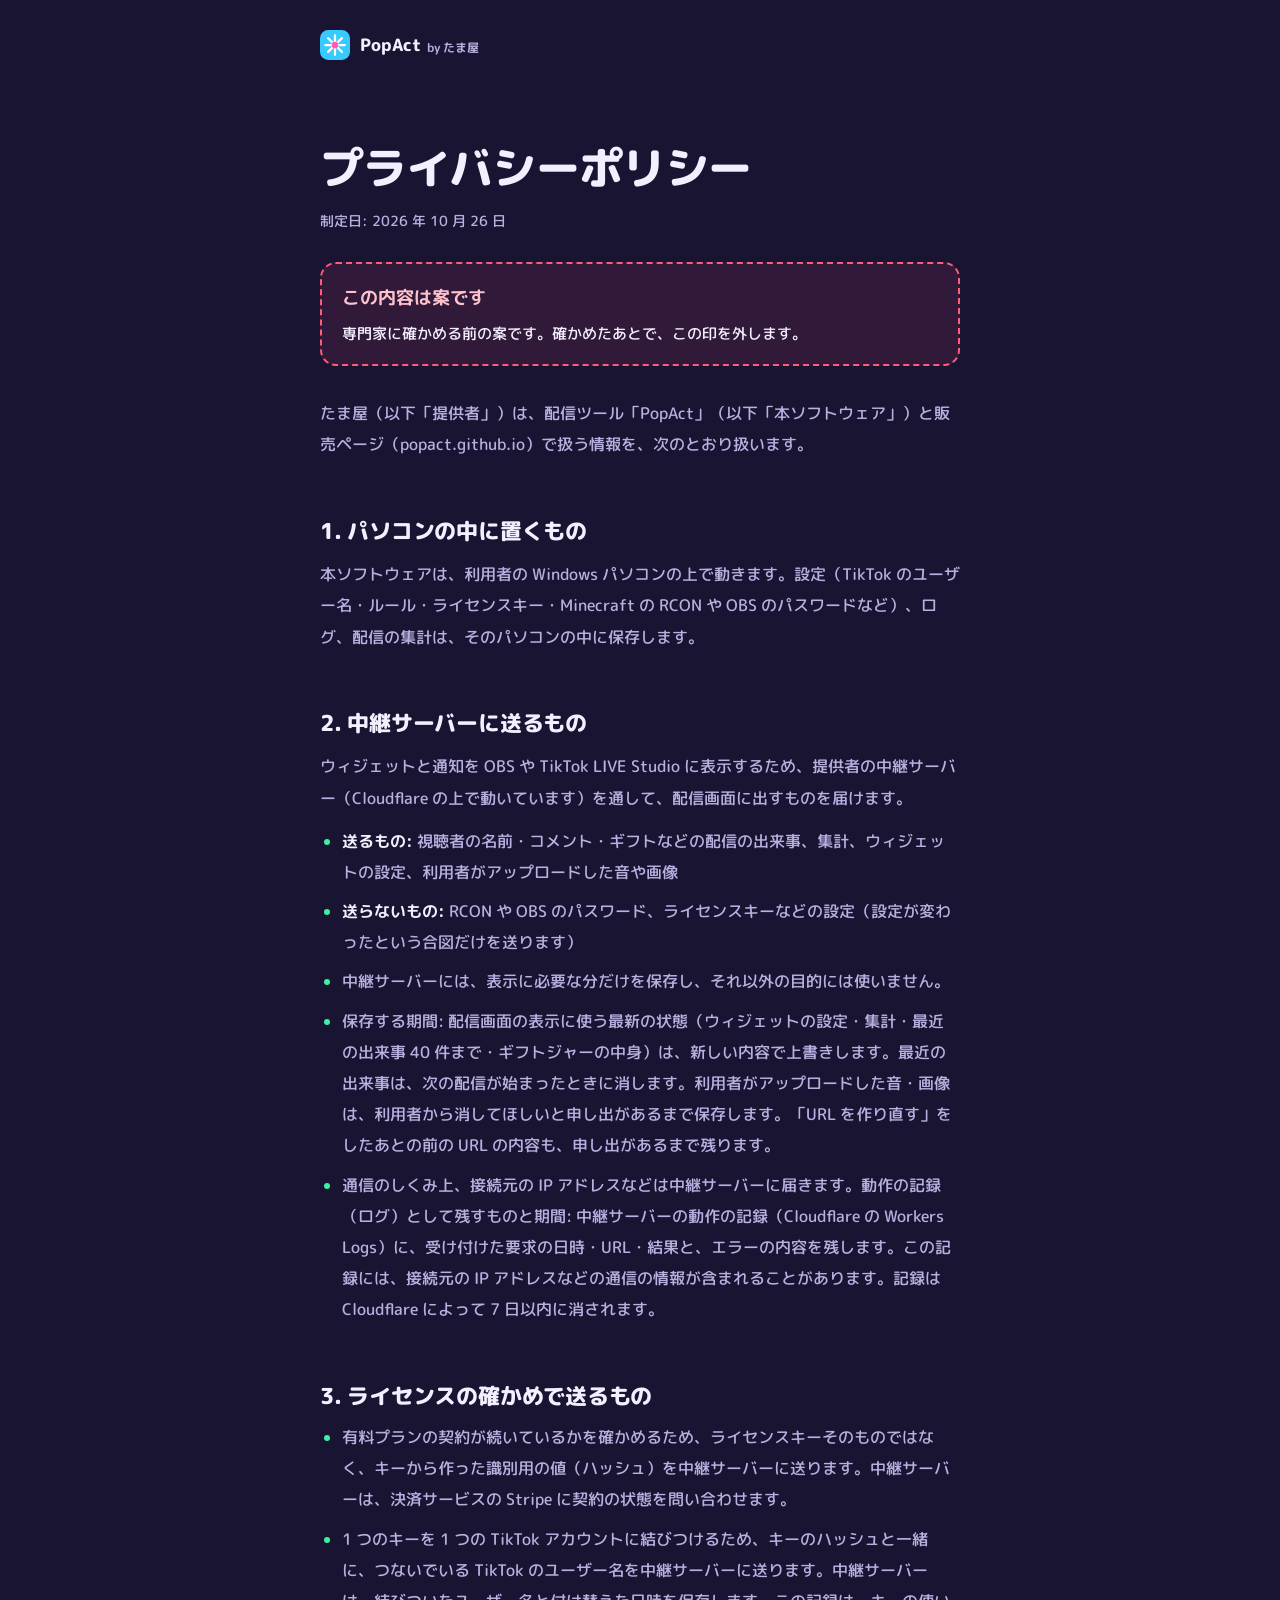
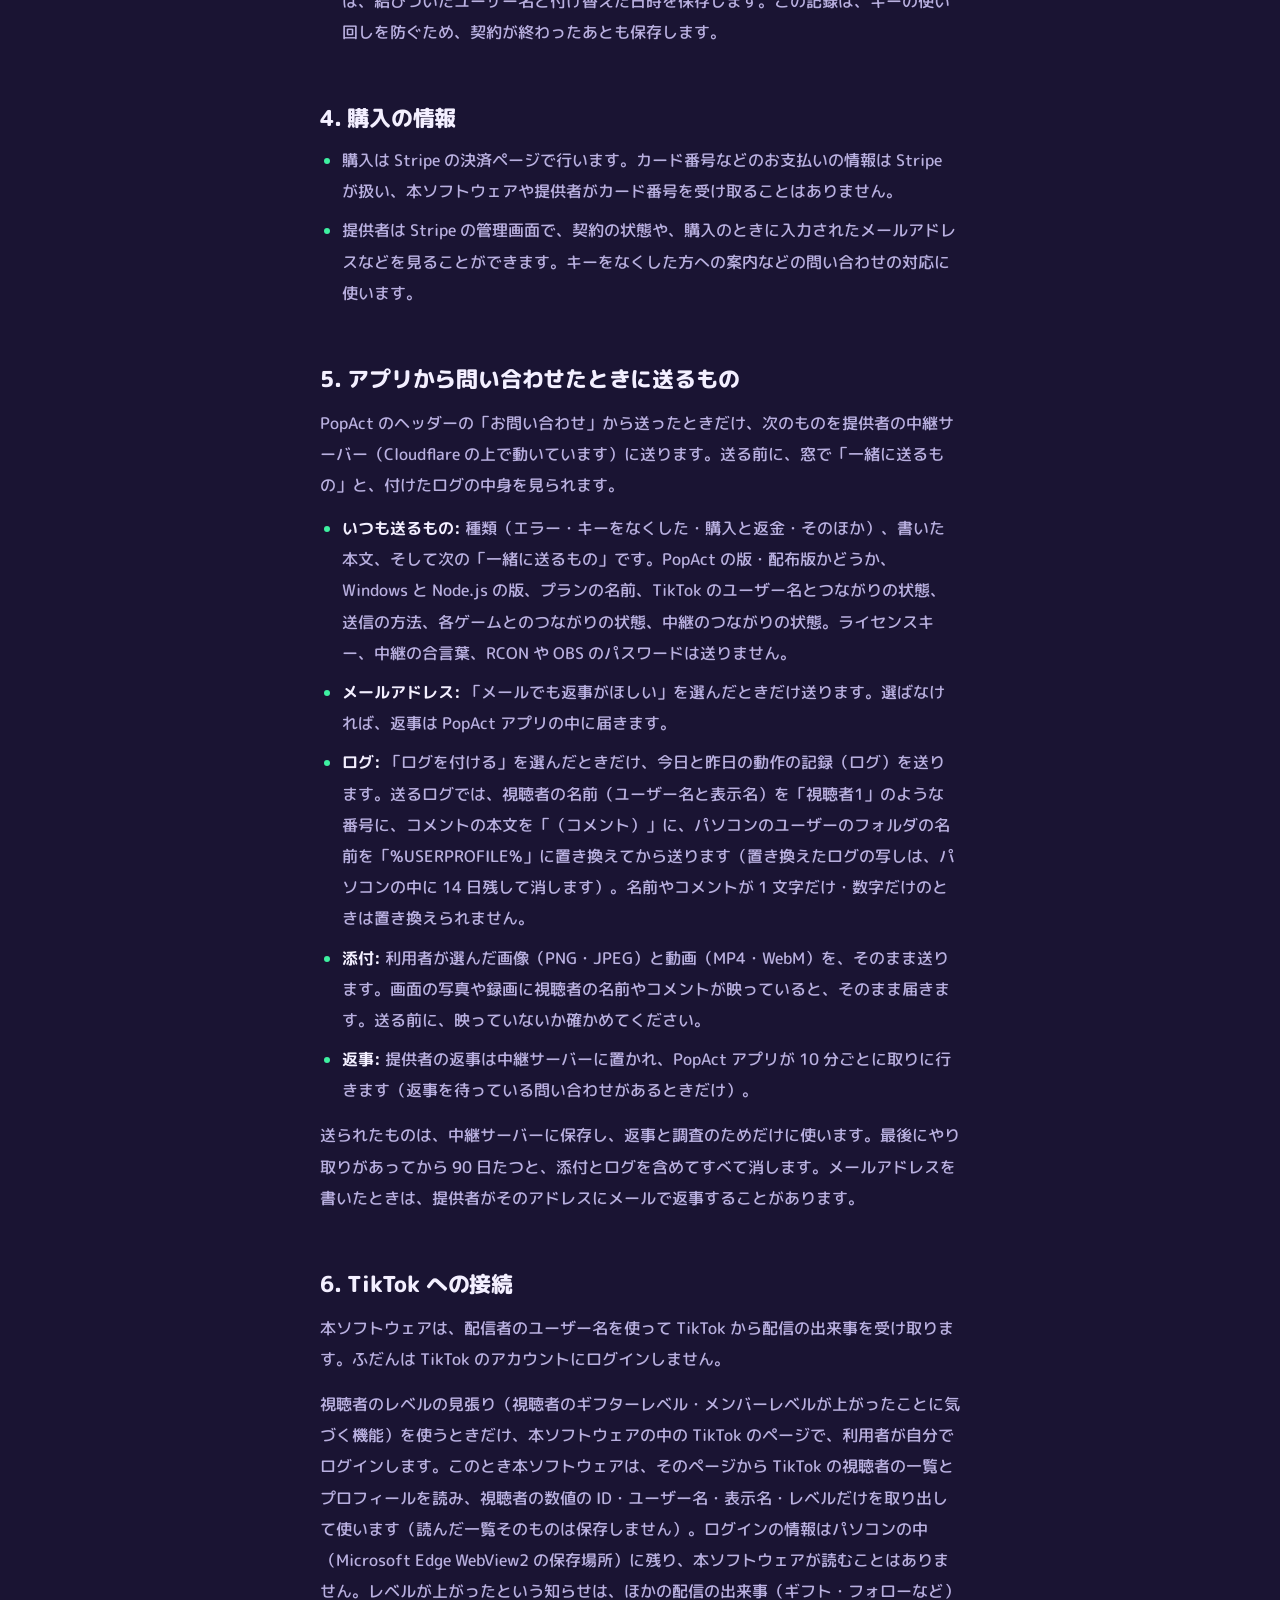
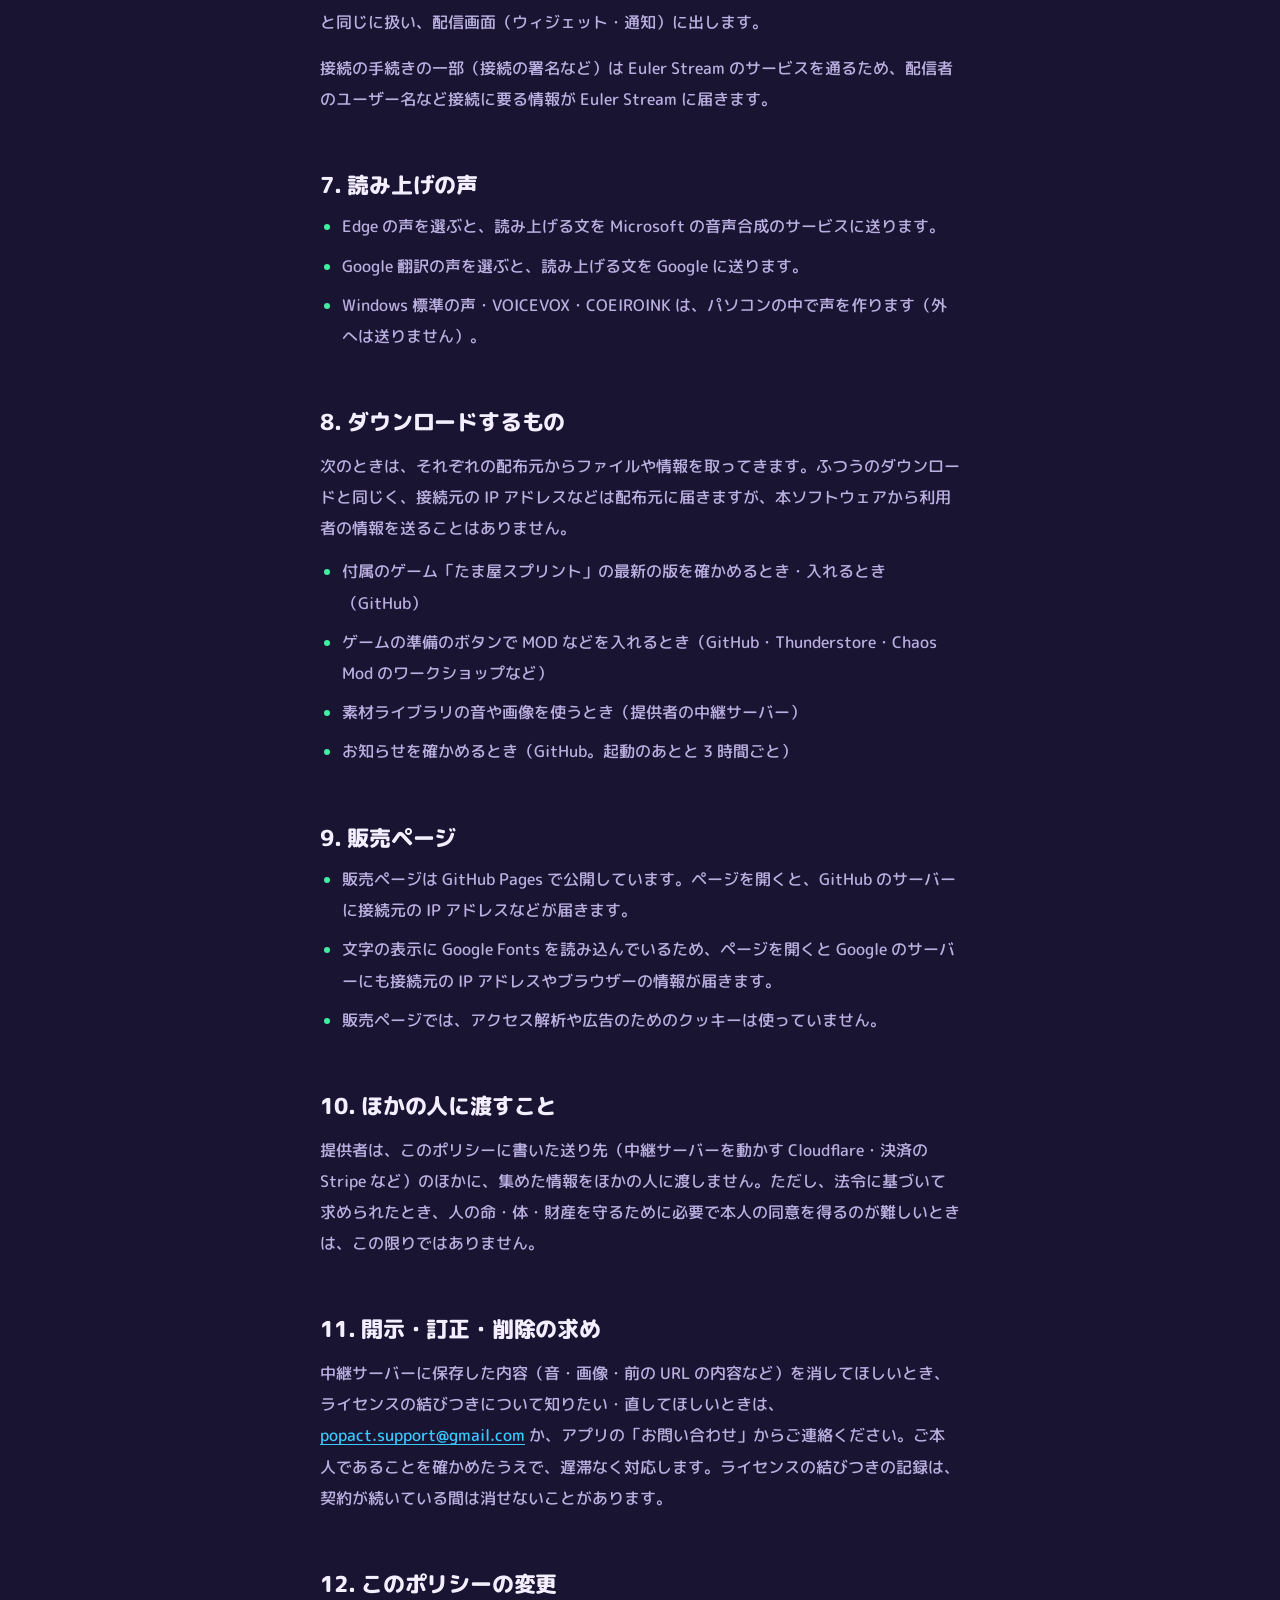
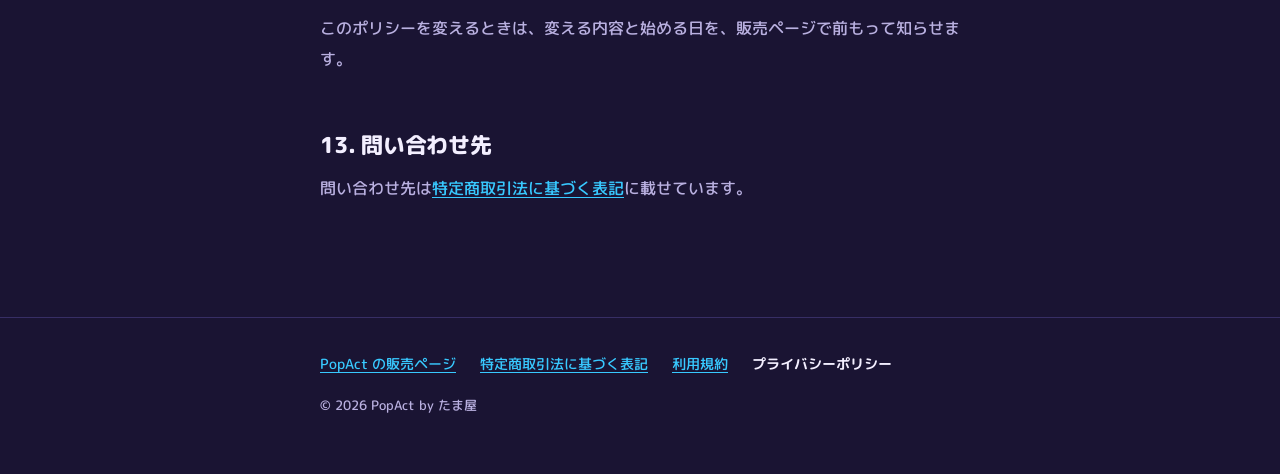
==== privacy.html @ 4b048158 "プライバシーポリシー: お知らせを確かめるとき（GitHub）を、ダウンロードするものに足す Co-Authored-By: Claude Opus 5.5 <noreply@anthropic.co" ====
<!DOCTYPE html>
<html lang="ja">
<head>
<meta charset="utf-8">
<meta name="viewport" content="width=device-width, initial-scale=1">
<title>プライバシーポリシー — PopAct</title>
<meta name="description" content="PopAct と販売ページが、どの情報をどこへ送るかの説明です。">
<meta name="theme-color" content="#1a1433">
<!-- 案の間は検索に出さない（公開の前に、案の印と一緒に外す） -->
<meta name="robots" content="noindex">
<link rel="icon" href="favicon.ico">
<link rel="preconnect" href="https://fonts.googleapis.com">
<link rel="preconnect" href="https://fonts.gstatic.com" crossorigin>
<link href="https://fonts.googleapis.com/css2?family=M+PLUS+Rounded+1c:wght@500;700;800&display=swap" rel="stylesheet">
<link rel="stylesheet" href="legal.css">
</head>
<body>

<header class="top">
<div class="wrap">
  <a class="brand" href="./">
    <svg viewBox="0 0 40 40" aria-hidden="true"><rect width="40" height="40" rx="11" fill="#38c9ff"/><g stroke="#fff" stroke-width="3" stroke-linecap="round"><path d="M20 20 20 7M20 20l9.2-9.2M20 20h13M20 20l9.2 9.2M20 20v13M20 20l-9.2 9.2M20 20H7M20 20l-9.2-9.2"/></g><circle cx="20" cy="20" r="4.5" fill="#ff5fb4"/></svg>
    PopAct <span class="by">by たま屋</span>
  </a>
</div>
</header>

<main>
<div class="wrap">
  <h1>プライバシーポリシー</h1>
  <p class="updated">制定日: 2026 年 10 月 26 日</p>

  <!-- 案の印: 専門家に確かめてから、この div と robots の noindex を外す（【要記入】は 2026-10-26 に埋めた） -->
  <div class="draft" role="note">
    <strong>この内容は案です</strong>
    <p>専門家に確かめる前の案です。確かめたあとで、この印を外します。</p>
  </div>

  <p class="intro">たま屋（以下「提供者」）は、配信ツール「PopAct」（以下「本ソフトウェア」）と販売ページ（popact.github.io）で扱う情報を、次のとおり扱います。</p>

  <section>
    <h2>1. パソコンの中に置くもの</h2>
    <p>本ソフトウェアは、利用者の Windows パソコンの上で動きます。設定（TikTok のユーザー名・ルール・ライセンスキー・Minecraft の RCON や OBS のパスワードなど）、ログ、配信の集計は、そのパソコンの中に保存します。</p>
  </section>

  <section>
    <h2>2. 中継サーバーに送るもの</h2>
    <p>ウィジェットと通知を OBS や TikTok LIVE Studio に表示するため、提供者の中継サーバー（Cloudflare の上で動いています）を通して、配信画面に出すものを届けます。</p>
    <ul>
      <li><b>送るもの:</b> 視聴者の名前・コメント・ギフトなどの配信の出来事、集計、ウィジェットの設定、利用者がアップロードした音や画像</li>
      <li><b>送らないもの:</b> RCON や OBS のパスワード、ライセンスキーなどの設定（設定が変わったという合図だけを送ります）</li>
      <li>中継サーバーには、表示に必要な分だけを保存し、それ以外の目的には使いません。</li>
      <li>保存する期間: 配信画面の表示に使う最新の状態（ウィジェットの設定・集計・最近の出来事 40 件まで・ギフトジャーの中身）は、新しい内容で上書きします。最近の出来事は、次の配信が始まったときに消します。利用者がアップロードした音・画像は、利用者から消してほしいと申し出があるまで保存します。「URL を作り直す」をしたあとの前の URL の内容も、申し出があるまで残ります。</li>
      <li>通信のしくみ上、接続元の IP アドレスなどは中継サーバーに届きます。動作の記録（ログ）として残すものと期間: 中継サーバーの動作の記録（Cloudflare の Workers Logs）に、受け付けた要求の日時・URL・結果と、エラーの内容を残します。この記録には、接続元の IP アドレスなどの通信の情報が含まれることがあります。記録は Cloudflare によって 7 日以内に消されます。</li>
    </ul>
  </section>

  <section>
    <h2>3. ライセンスの確かめで送るもの</h2>
    <ul>
      <li>有料プランの契約が続いているかを確かめるため、ライセンスキーそのものではなく、キーから作った識別用の値（ハッシュ）を中継サーバーに送ります。中継サーバーは、決済サービスの Stripe に契約の状態を問い合わせます。</li>
      <li>1 つのキーを 1 つの TikTok アカウントに結びつけるため、キーのハッシュと一緒に、つないでいる TikTok のユーザー名を中継サーバーに送ります。中継サーバーは、結びついたユーザー名と付け替えた日時を保存します。この記録は、キーの使い回しを防ぐため、契約が終わったあとも保存します。</li>
    </ul>
  </section>

  <section>
    <h2>4. 購入の情報</h2>
    <ul>
      <li>購入は Stripe の決済ページで行います。カード番号などのお支払いの情報は Stripe が扱い、本ソフトウェアや提供者がカード番号を受け取ることはありません。</li>
      <li>提供者は Stripe の管理画面で、契約の状態や、購入のときに入力されたメールアドレスなどを見ることができます。キーをなくした方への案内などの問い合わせの対応に使います。</li>
    </ul>
  </section>

  <section>
    <h2>5. アプリから問い合わせたときに送るもの</h2>
    <p>PopAct のヘッダーの「お問い合わせ」から送ったときだけ、次のものを提供者の中継サーバー（Cloudflare の上で動いています）に送ります。送る前に、窓で「一緒に送るもの」と、付けたログの中身を見られます。</p>
    <ul>
      <li><b>いつも送るもの:</b> 種類（エラー・キーをなくした・購入と返金・そのほか）、書いた本文、そして次の「一緒に送るもの」です。PopAct の版・配布版かどうか、Windows と Node.js の版、プランの名前、TikTok のユーザー名とつながりの状態、送信の方法、各ゲームとのつながりの状態、中継のつながりの状態。ライセンスキー、中継の合言葉、RCON や OBS のパスワードは送りません。</li>
      <li><b>メールアドレス:</b> 「メールでも返事がほしい」を選んだときだけ送ります。選ばなければ、返事は PopAct アプリの中に届きます。</li>
      <li><b>ログ:</b> 「ログを付ける」を選んだときだけ、今日と昨日の動作の記録（ログ）を送ります。送るログでは、視聴者の名前（ユーザー名と表示名）を「視聴者1」のような番号に、コメントの本文を「（コメント）」に、パソコンのユーザーのフォルダの名前を「%USERPROFILE%」に置き換えてから送ります（置き換えたログの写しは、パソコンの中に 14 日残して消します）。名前やコメントが 1 文字だけ・数字だけのときは置き換えられません。</li>
      <li><b>添付:</b> 利用者が選んだ画像（PNG・JPEG）と動画（MP4・WebM）を、そのまま送ります。画面の写真や録画に視聴者の名前やコメントが映っていると、そのまま届きます。送る前に、映っていないか確かめてください。</li>
      <li><b>返事:</b> 提供者の返事は中継サーバーに置かれ、PopAct アプリが 10 分ごとに取りに行きます（返事を待っている問い合わせがあるときだけ）。</li>
    </ul>
    <p>送られたものは、中継サーバーに保存し、返事と調査のためだけに使います。最後にやり取りがあってから 90 日たつと、添付とログを含めてすべて消します。メールアドレスを書いたときは、提供者がそのアドレスにメールで返事することがあります。</p>
  </section>

  <section>
    <h2>6. TikTok への接続</h2>
    <p>本ソフトウェアは、配信者のユーザー名を使って TikTok から配信の出来事を受け取ります。ふだんは TikTok のアカウントにログインしません。</p>
    <p>視聴者のレベルの見張り（視聴者のギフターレベル・メンバーレベルが上がったことに気づく機能）を使うときだけ、本ソフトウェアの中の TikTok のページで、利用者が自分でログインします。このとき本ソフトウェアは、そのページから TikTok の視聴者の一覧とプロフィールを読み、視聴者の数値の ID・ユーザー名・表示名・レベルだけを取り出して使います（読んだ一覧そのものは保存しません）。ログインの情報はパソコンの中（Microsoft Edge WebView2 の保存場所）に残り、本ソフトウェアが読むことはありません。レベルが上がったという知らせは、ほかの配信の出来事（ギフト・フォローなど）と同じに扱い、配信画面（ウィジェット・通知）に出します。</p>
    <p>接続の手続きの一部（接続の署名など）は Euler Stream のサービスを通るため、配信者のユーザー名など接続に要る情報が Euler Stream に届きます。</p>
  </section>

  <section>
    <h2>7. 読み上げの声</h2>
    <ul>
      <li>Edge の声を選ぶと、読み上げる文を Microsoft の音声合成のサービスに送ります。</li>
      <li>Google 翻訳の声を選ぶと、読み上げる文を Google に送ります。</li>
      <li>Windows 標準の声・VOICEVOX・COEIROINK は、パソコンの中で声を作ります（外へは送りません）。</li>
    </ul>
  </section>

  <section>
    <h2>8. ダウンロードするもの</h2>
    <p>次のときは、それぞれの配布元からファイルや情報を取ってきます。ふつうのダウンロードと同じく、接続元の IP アドレスなどは配布元に届きますが、本ソフトウェアから利用者の情報を送ることはありません。</p>
    <ul>
      <li>付属のゲーム「たま屋スプリント」の最新の版を確かめるとき・入れるとき（GitHub）</li>
      <li>ゲームの準備のボタンで MOD などを入れるとき（GitHub・Thunderstore・Chaos Mod のワークショップなど）</li>
      <li>素材ライブラリの音や画像を使うとき（提供者の中継サーバー）</li>
      <li>お知らせを確かめるとき（GitHub。起動のあとと 3 時間ごと）</li>
    </ul>
  </section>

  <section>
    <h2>9. 販売ページ</h2>
    <ul>
      <li>販売ページは GitHub Pages で公開しています。ページを開くと、GitHub のサーバーに接続元の IP アドレスなどが届きます。</li>
      <li>文字の表示に Google Fonts を読み込んでいるため、ページを開くと Google のサーバーにも接続元の IP アドレスやブラウザーの情報が届きます。</li>
      <li>販売ページでは、アクセス解析や広告のためのクッキーは使っていません。</li>
    </ul>
  </section>

  <section>
    <h2>10. ほかの人に渡すこと</h2>
    <p>提供者は、このポリシーに書いた送り先（中継サーバーを動かす Cloudflare・決済の Stripe など）のほかに、集めた情報をほかの人に渡しません。ただし、法令に基づいて求められたとき、人の命・体・財産を守るために必要で本人の同意を得るのが難しいときは、この限りではありません。</p>
  </section>

  <section>
    <h2>11. 開示・訂正・削除の求め</h2>
    <p>中継サーバーに保存した内容（音・画像・前の URL の内容など）を消してほしいとき、ライセンスの結びつきについて知りたい・直してほしいときは、<a href="mailto:popact.support@gmail.com">popact.support@gmail.com</a> か、アプリの「お問い合わせ」からご連絡ください。ご本人であることを確かめたうえで、遅滞なく対応します。ライセンスの結びつきの記録は、契約が続いている間は消せないことがあります。</p>
  </section>

  <section>
    <h2>12. このポリシーの変更</h2>
    <p>このポリシーを変えるときは、変える内容と始める日を、販売ページで前もって知らせます。</p>
  </section>

  <section>
    <h2>13. 問い合わせ先</h2>
    <p>問い合わせ先は<a href="tokushoho.html">特定商取引法に基づく表記</a>に載せています。</p>
  </section>
</div>
</main>

<footer>
<div class="wrap">
  <nav aria-label="販売ページと規約">
    <ul>
      <li><a href="./">PopAct の販売ページ</a></li>
      <li><a href="tokushoho.html">特定商取引法に基づく表記</a></li>
      <li><a href="terms.html">利用規約</a></li>
      <li><a href="privacy.html" aria-current="page">プライバシーポリシー</a></li>
    </ul>
  </nav>
  <p>© 2026 PopAct by たま屋</p>
</div>
</footer>

</body>
</html>
---- legal.css ----
/* 特定商取引法に基づく表記・利用規約・プライバシーポリシーの共通の見た目。
   色は販売ページ（index.html）と同じ「夜空の花火」。読む文書なので、1 行を 40 字ほどに抑え、行間と見出しの前の余白を広めにとる。
   枠は表（.facts）と案の印（.draft）だけ。見た目の値は :root に集める */
:root {
  --night: #1a1433; --mist: #251d47; --mist2: #30275c; --line: #4b4088;
  --star: #f3efff; --smoke: #b9b0e0;
  --cyan: #38c9ff; --pink: #ff5fb4; --gold: #ffc93c; --mint: #3ef0a1; --err: #ff5c7a;
  --hair: rgba(75, 64, 136, .6);
  /* 本文の幅: 16px の文字で 1 行 40 字ほど（余白の 24px × 2 を足した幅） */
  --measure: 688px;
  --gutter: 24px;
  --fs-title: clamp(30px, 4.2vw, 44px);
  --fs-h2: 22px;
  --fs-h3: 17px;
  --fs-body: 16px;
  --sp-section: 56px;
  --r-md: 18px;
}
* { box-sizing: border-box; margin: 0; padding: 0; }
html { scroll-behavior: smooth; -webkit-text-size-adjust: 100%; }
@media (prefers-reduced-motion: reduce) { html { scroll-behavior: auto; } }
body { background: var(--night); color: var(--star); font-family: "M PLUS Rounded 1c", "Yu Gothic UI", "Hiragino Sans", sans-serif; font-weight: 500; font-size: var(--fs-body); line-height: 1.95; -webkit-font-smoothing: antialiased; }
a { color: var(--cyan); text-underline-offset: .2em; }
a:hover { color: #7ddbff; }
/* フォーカスの輪は線だけを足す（角の丸みは要素のまま） */
:focus-visible { outline: 3px solid var(--cyan); outline-offset: 3px; }
/* 画面には出さず、読み上げソフトには読ませる */
.vh { position: absolute; width: 1px; height: 1px; margin: -1px; padding: 0; overflow: hidden; clip: rect(0 0 0 0); white-space: nowrap; border: 0; }
.wrap { max-width: var(--measure); margin: 0 auto; padding: 0 var(--gutter); }
h1, h2, h3 { font-weight: 800; line-height: 1.3; word-break: auto-phrase; text-wrap: balance; }

/* 頭: ロゴ（販売ページへ戻る） */
.top { padding: 28px 0 0; }
.brand { display: inline-flex; align-items: center; gap: 10px; font-weight: 800; font-size: 17px; color: var(--star); text-decoration: none; }
.brand:hover { color: var(--star); }
.brand svg { width: 30px; height: 30px; }
.brand .by { font-size: 12px; font-weight: 700; color: var(--smoke); margin-left: -4px; align-self: flex-end; margin-bottom: 2px; }

main { padding: 72px 0 0; }
h1 { font-size: var(--fs-title); letter-spacing: -.02em; line-height: 1.2; }
.updated { margin-top: 12px; color: var(--smoke); font-size: 14px; }

/* 案の印（公開の前に外す）: いちばん目立たせる。赤い破線の枠 */
.draft { margin-top: 28px; padding: 16px 20px; border-radius: 16px; border: 2px dashed var(--err); background: rgba(255, 92, 122, .1); }
.draft strong { display: block; font-size: 18px; color: #ffc2cd; }
.draft p { margin-top: 4px; color: var(--star); font-size: 15px; }

/* 販売者が埋めるところ: 【要記入：〇〇】 */
mark.todo { background: var(--err); color: #2a0a14; font-weight: 800; padding: 1px 6px; border-radius: 6px; box-decoration-break: clone; -webkit-box-decoration-break: clone; }

.intro { margin-top: 32px; color: var(--smoke); }
/* 見出しは線で区切らず、前の余白で区切る */
section { margin-top: var(--sp-section); }
h2 { font-size: var(--fs-h2); letter-spacing: -.01em; }
h3 { font-size: var(--fs-h3); margin-top: 28px; }
section p, section li { color: var(--smoke); }
section p { margin-top: 14px; }
h2 + p, h2 + ul, h2 + ol { margin-top: 14px; }
section ul, section ol { margin-top: 12px; padding-left: 1.4em; }
section li + li { margin-top: 8px; }
section li::marker { color: var(--mint); }
section b { color: var(--star); font-weight: 700; }

/* 特商法の表: 左に項目、右に中身。狭い画面では縦に積む */
.facts { position: relative; margin-top: 36px; border-radius: var(--r-md); background: var(--mist); overflow: hidden; }
.facts div { display: grid; grid-template-columns: 10em minmax(0, 1fr); gap: 4px 24px; padding: 18px 22px; border-bottom: 1px solid var(--hair); }
.facts div:last-child { border-bottom: none; }
.facts dt { font-weight: 800; color: var(--star); }
.facts dd { color: var(--smoke); }
.facts dd p + p { margin-top: 8px; }
.facts .alt { font-size: 14px; }
/* 値段の小さな表 */
.prices { width: 100%; border-collapse: collapse; margin-top: 2px; font-variant-numeric: tabular-nums; }
.prices th, .prices td { padding: 5px 0; text-align: left; font-size: 15px; vertical-align: baseline; border-bottom: 1px solid var(--hair); }
.prices tr:last-child th, .prices tr:last-child td { border-bottom: none; }
.prices th { font-weight: 700; color: var(--star); padding-right: 12px; }
.prices td b { color: var(--gold); font-weight: 800; }
.prices td small { color: var(--smoke); font-size: 13px; margin-left: 6px; }

footer { margin-top: 112px; padding: 32px 0 56px; border-top: 1px solid var(--hair); color: var(--smoke); font-size: 14px; }
footer nav ul { list-style: none; display: flex; flex-wrap: wrap; gap: 8px 24px; }
footer nav a[aria-current="page"] { color: var(--star); text-decoration: none; font-weight: 700; }
footer p { margin-top: 16px; font-size: 13px; }

@media (max-width: 600px) {
  :root { --gutter: 16px; --sp-section: 48px; }
  main { padding-top: 48px; }
  .facts div { grid-template-columns: minmax(0, 1fr); padding: 14px 16px; }
  .prices th { white-space: nowrap; }
  .prices td small { display: block; margin-left: 0; }
}
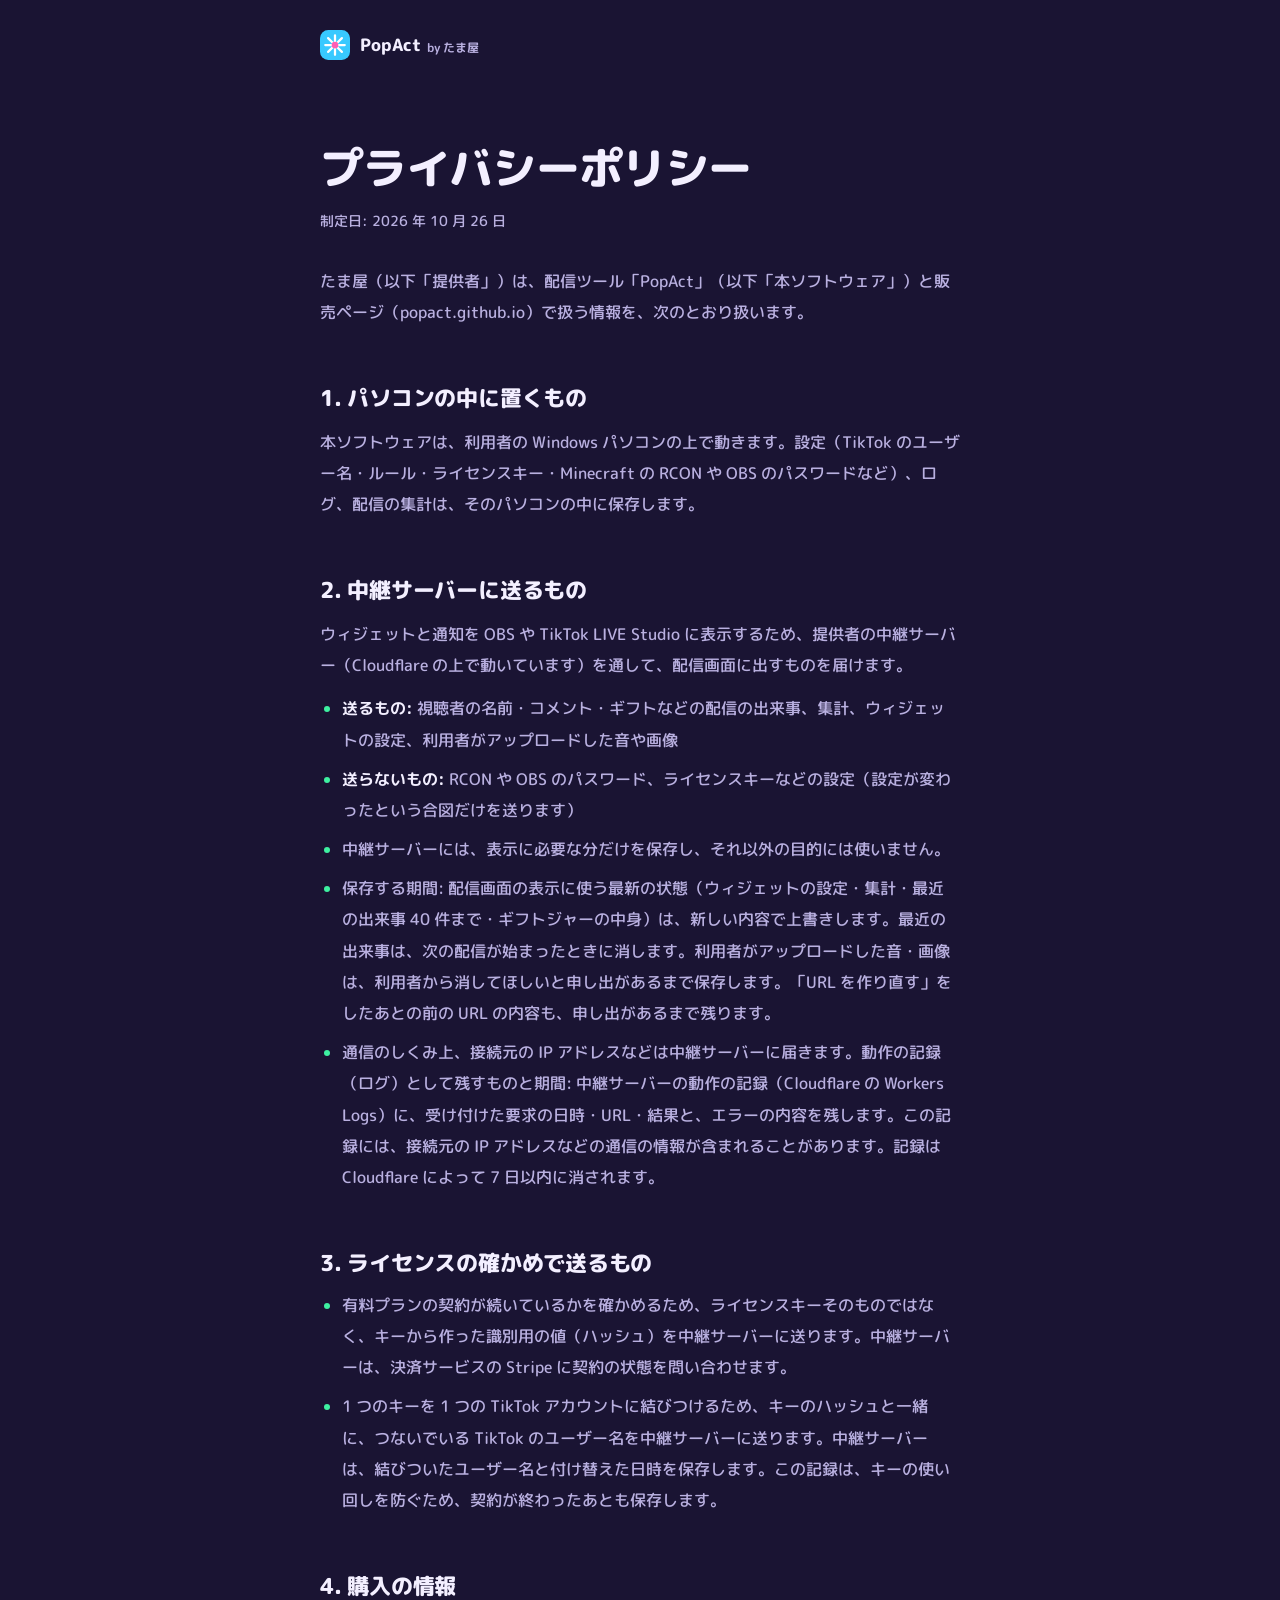
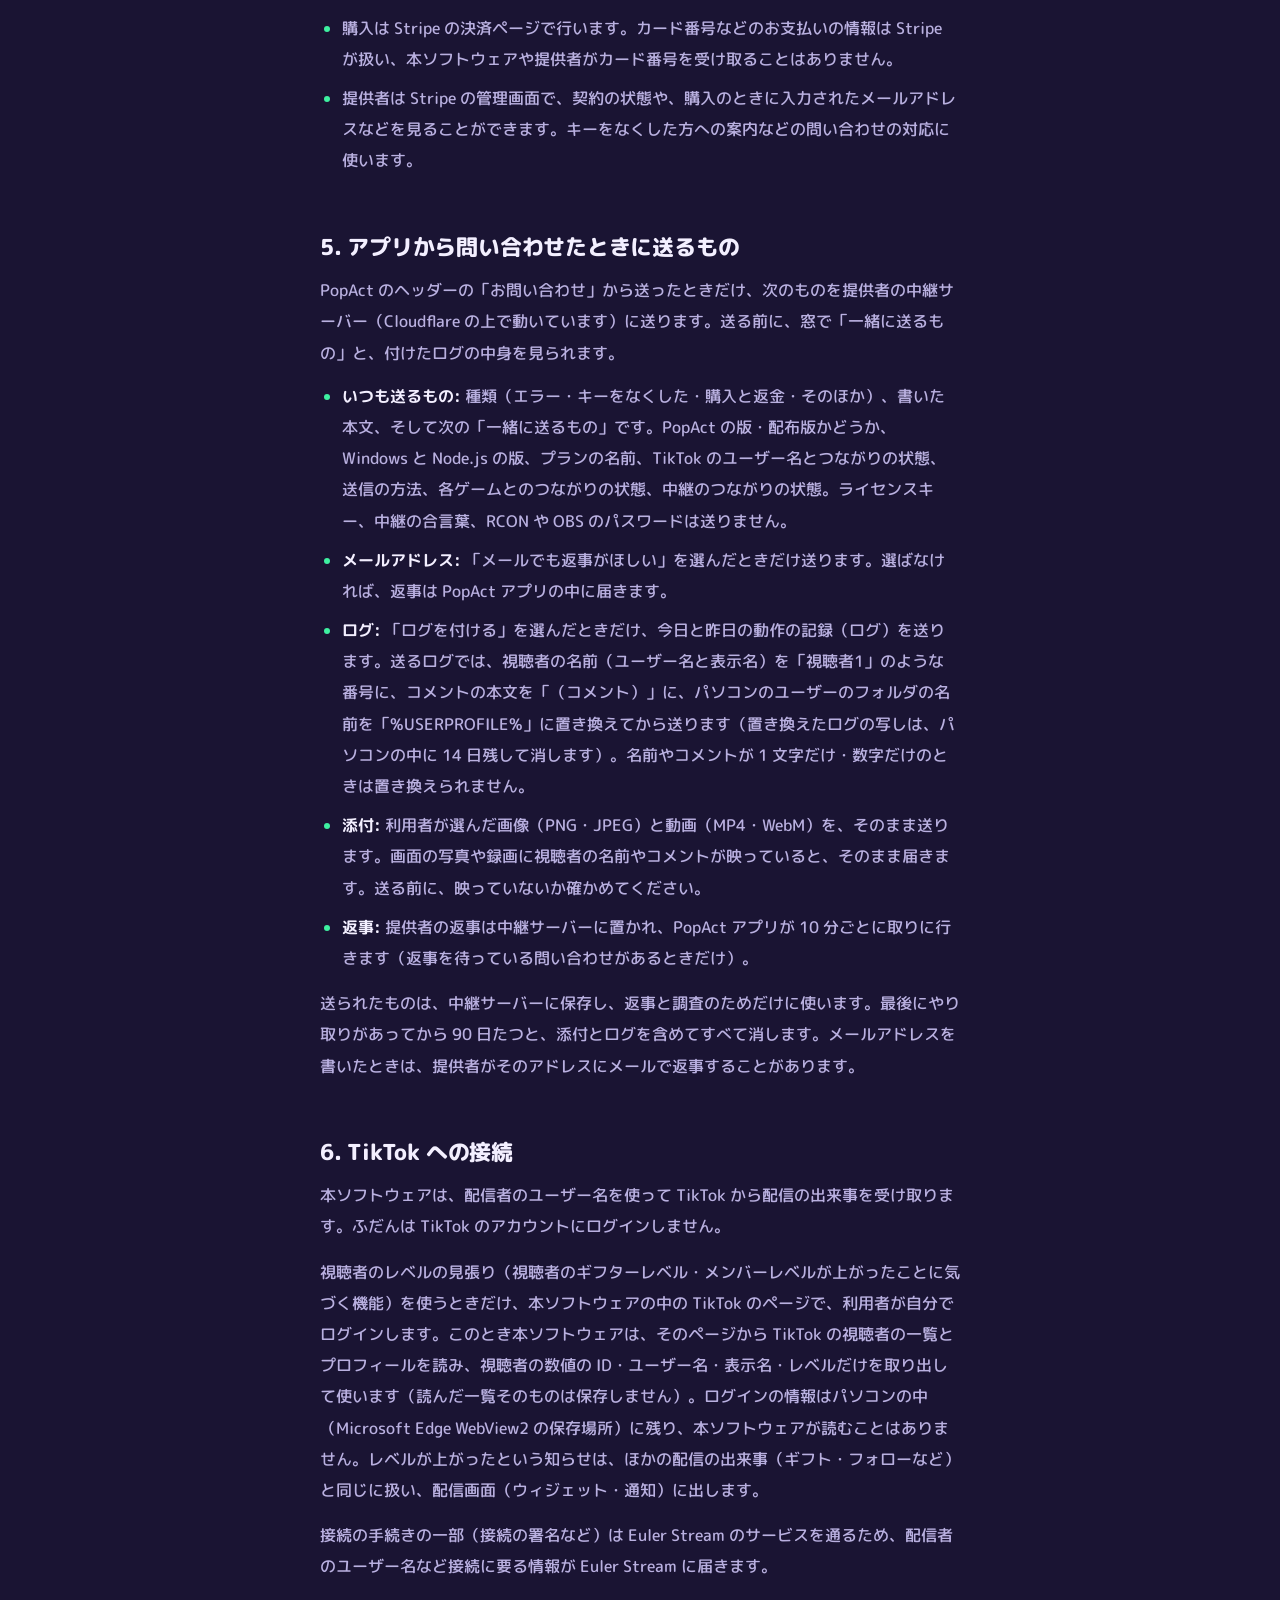
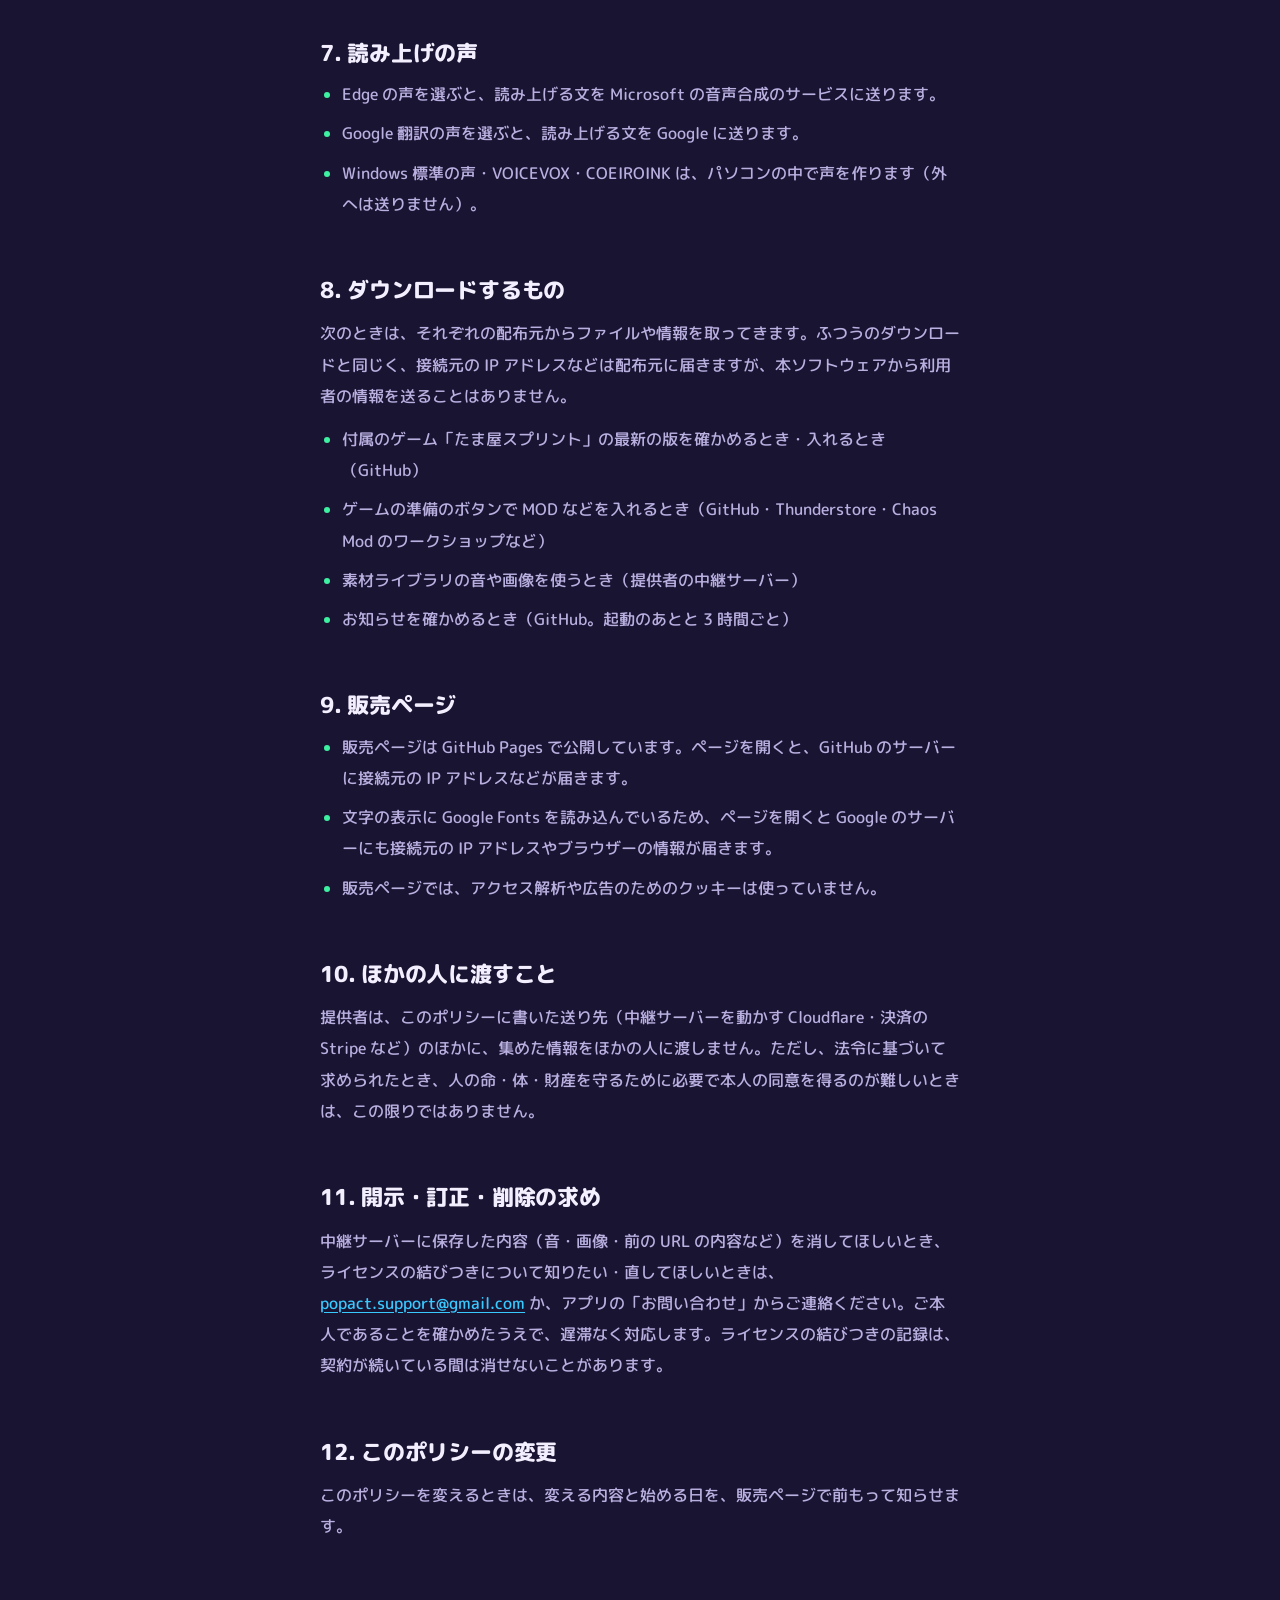
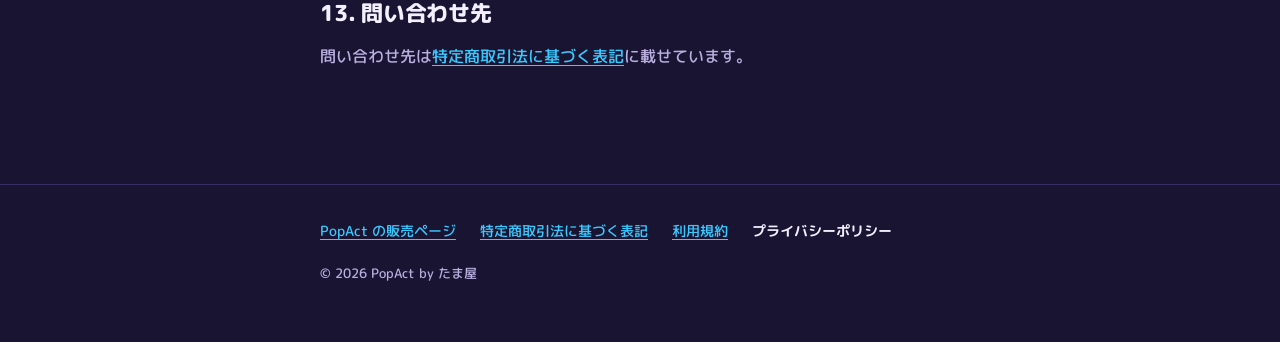
==== commit 6c0c2ae1: "規約のページ: 案の印と noindex を外して正式なページにする Co-Authored-By: Claude Opus 5.5 <noreply@anthropic.com>" ====
--- a/privacy.html
+++ b/privacy.html
@@ -6,8 +6,6 @@
 <title>プライバシーポリシー — PopAct</title>
 <meta name="description" content="PopAct と販売ページが、どの情報をどこへ送るかの説明です。">
 <meta name="theme-color" content="#1a1433">
-<!-- 案の間は検索に出さない（公開の前に、案の印と一緒に外す） -->
-<meta name="robots" content="noindex">
 <link rel="icon" href="favicon.ico">
 <link rel="preconnect" href="https://fonts.googleapis.com">
 <link rel="preconnect" href="https://fonts.gstatic.com" crossorigin>
@@ -29,12 +27,6 @@
 <div class="wrap">
   <h1>プライバシーポリシー</h1>
   <p class="updated">制定日: 2026 年 10 月 26 日</p>
-
-  <!-- 案の印: 専門家に確かめてから、この div と robots の noindex を外す（【要記入】は 2026-10-26 に埋めた） -->
-  <div class="draft" role="note">
-    <strong>この内容は案です</strong>
-    <p>専門家に確かめる前の案です。確かめたあとで、この印を外します。</p>
-  </div>
 
   <p class="intro">たま屋（以下「提供者」）は、配信ツール「PopAct」（以下「本ソフトウェア」）と販売ページ（popact.github.io）で扱う情報を、次のとおり扱います。</p>
 
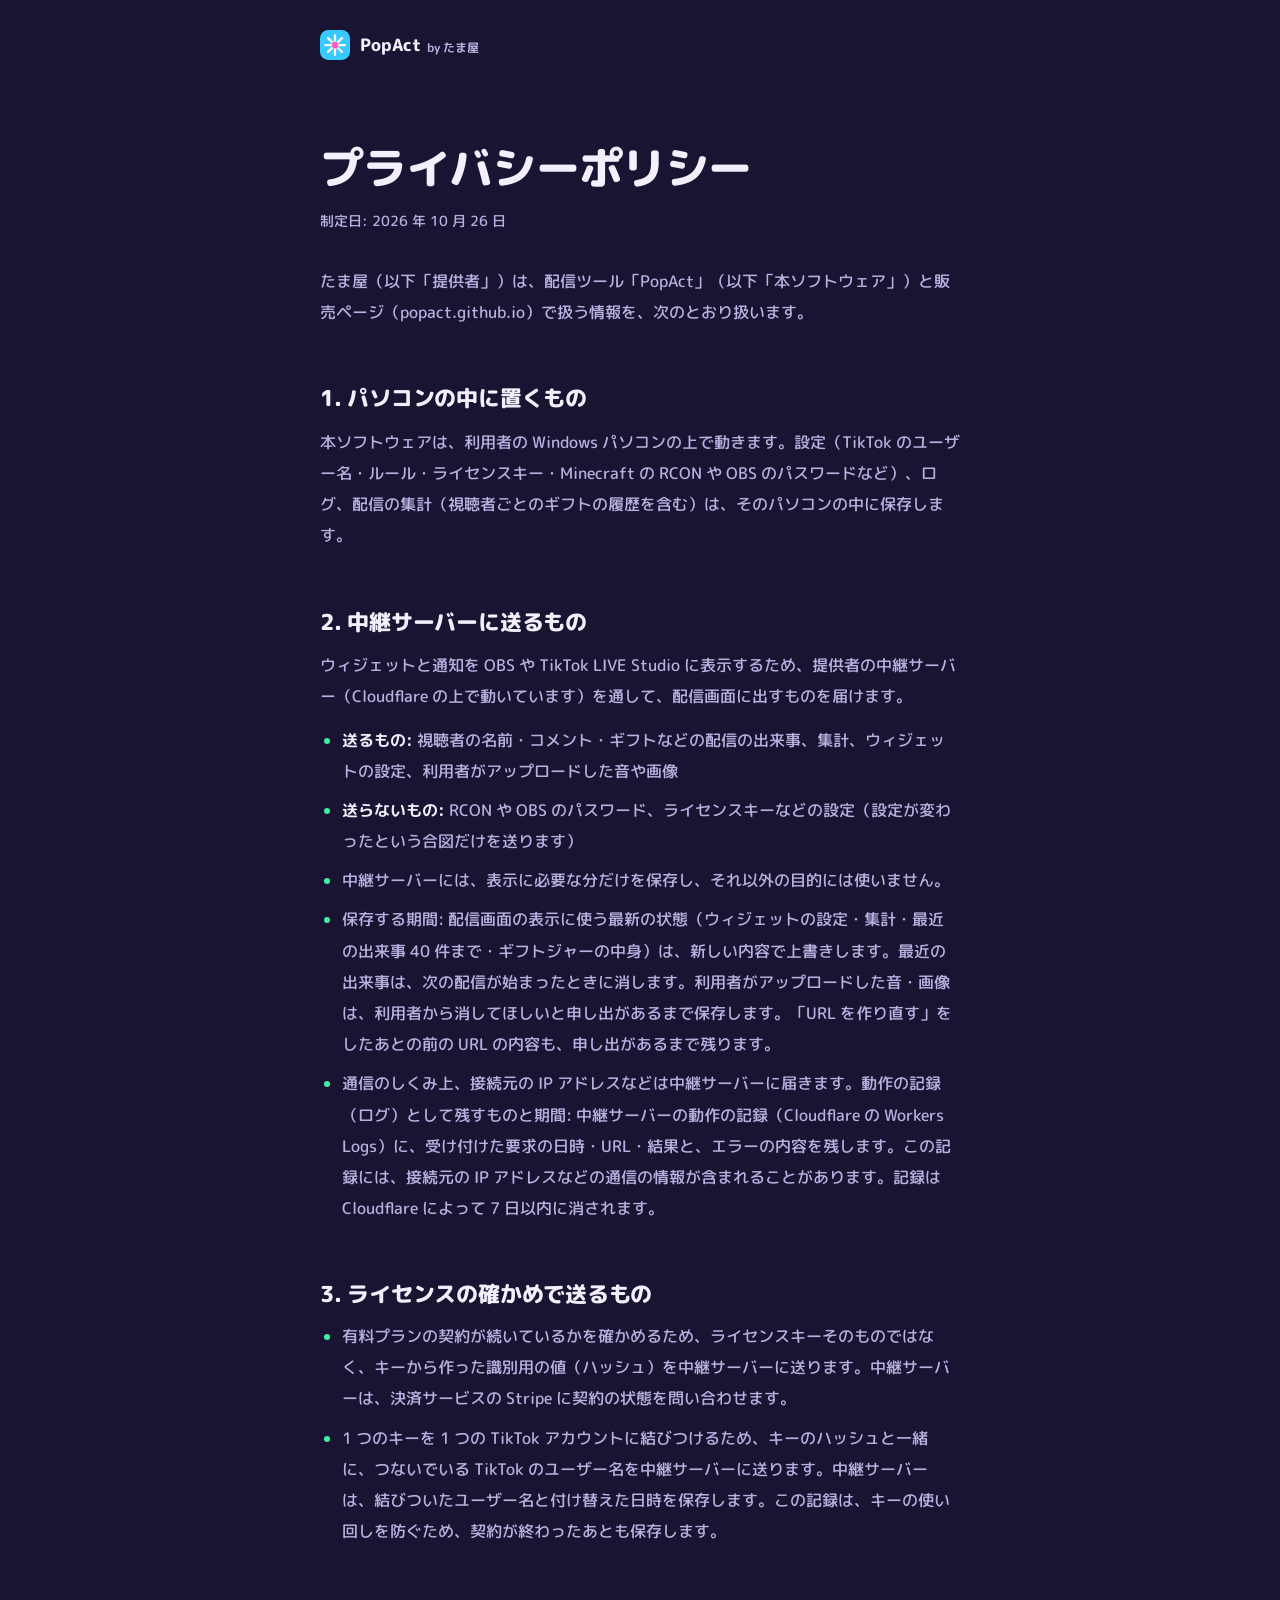
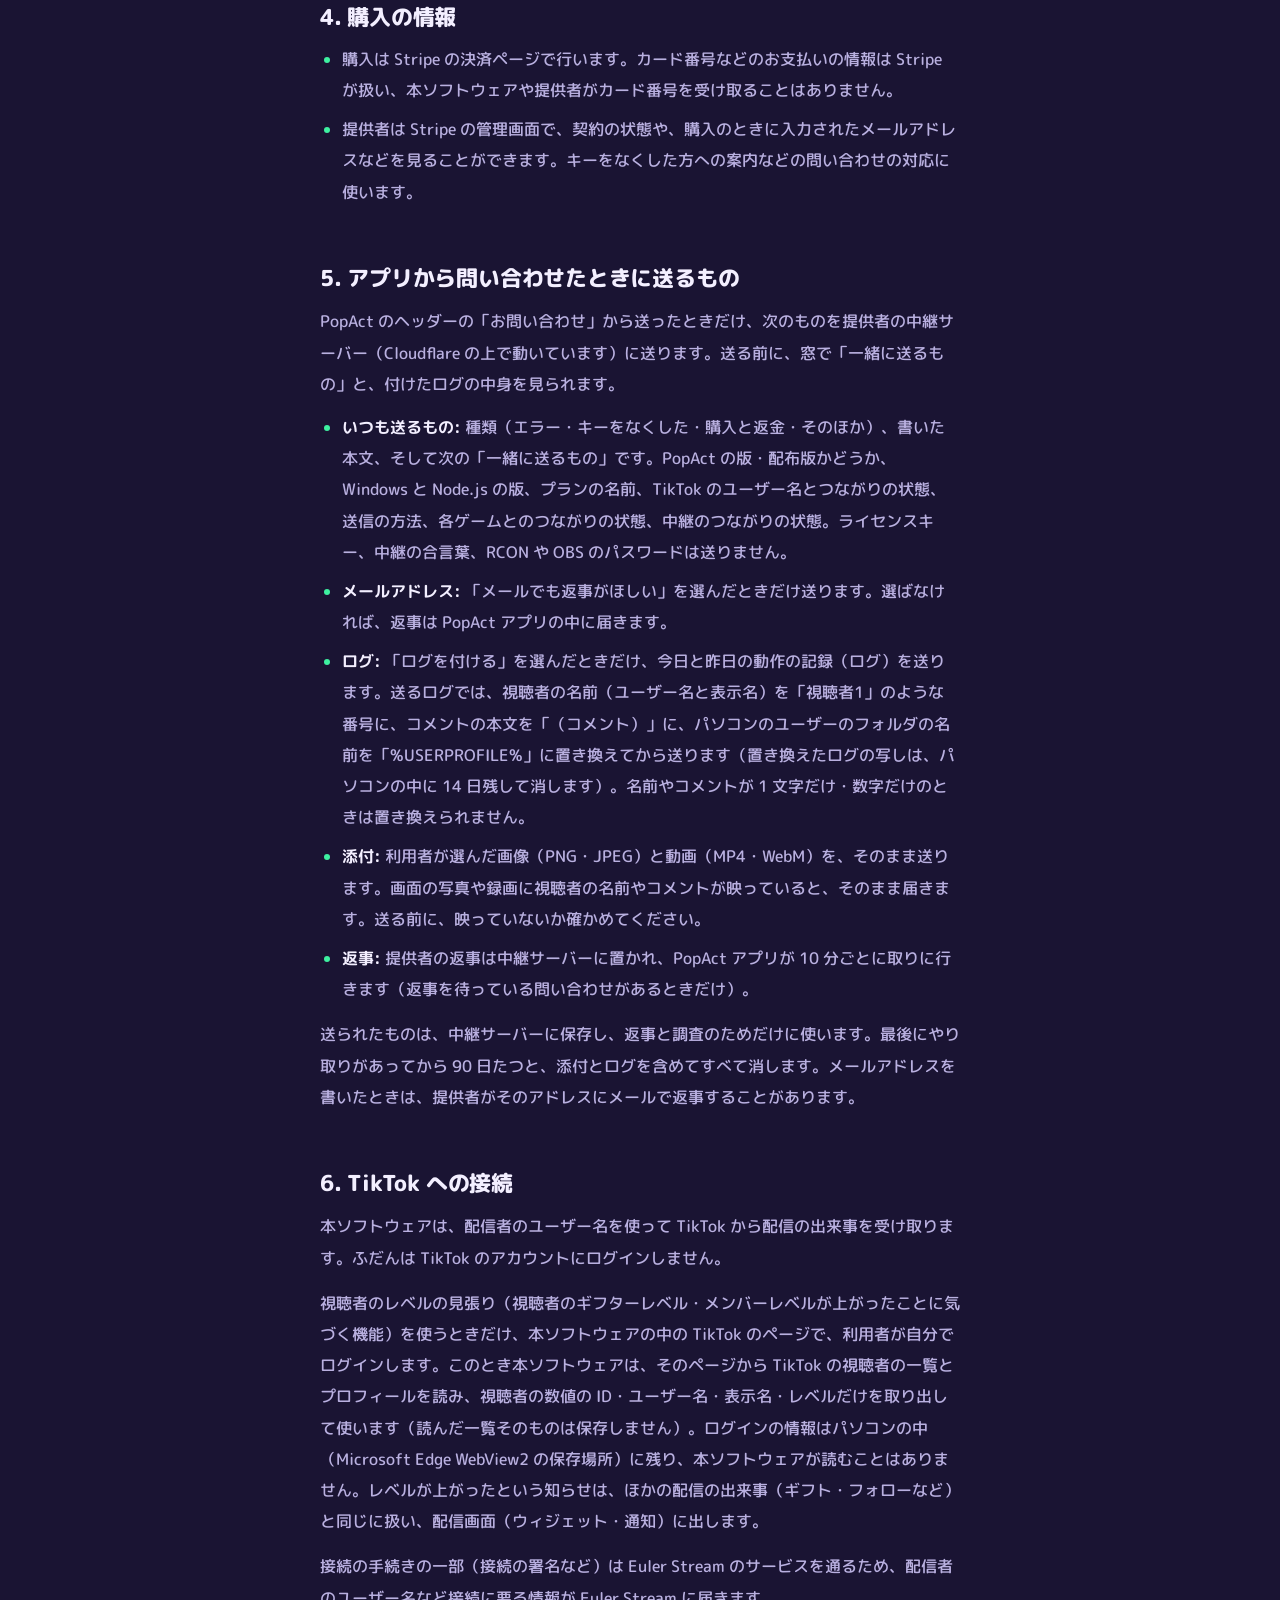
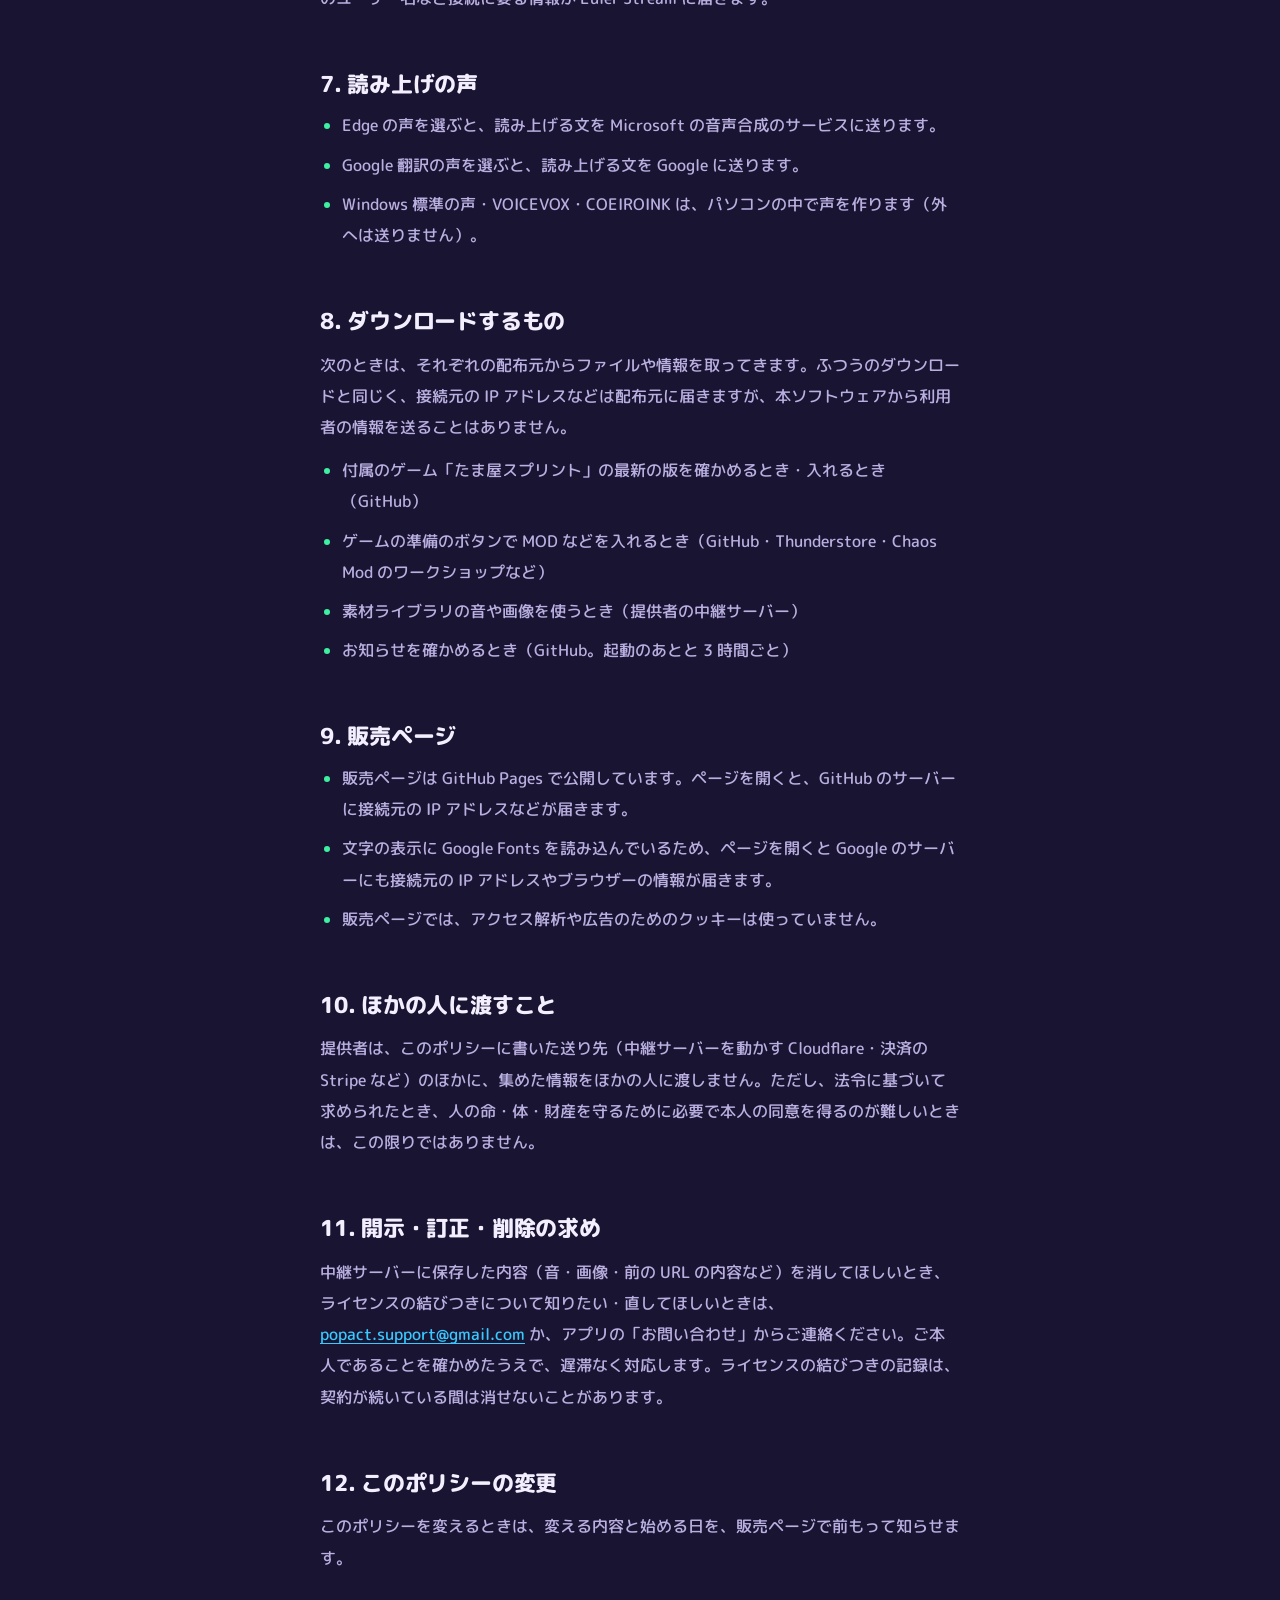
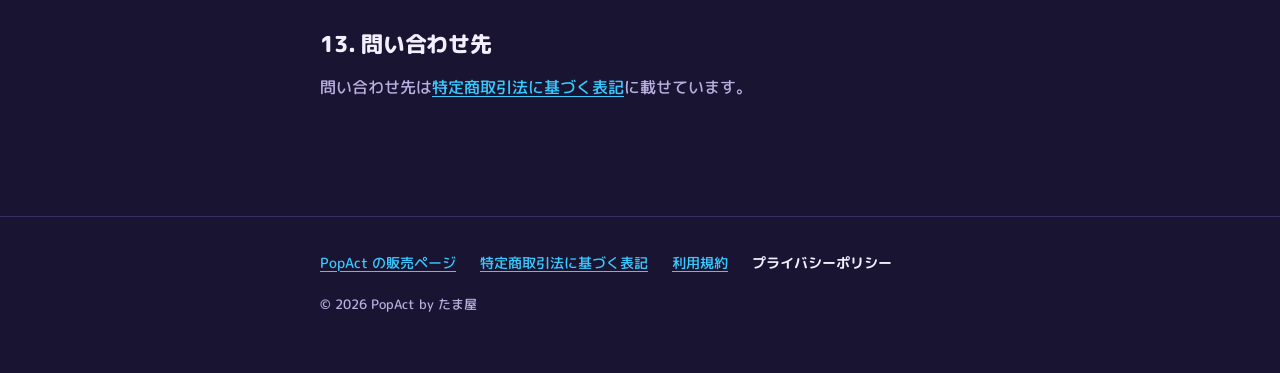
==== commit ad17e9be: "販売ページ: 配信レポートのリスナー全員・ギフトの履歴を書き足す（プライバシーポリシーにも 1 行） popact/popact の master 09966ee の site/ の差分だけを写した。" ====
--- a/privacy.html
+++ b/privacy.html
@@ -32,7 +32,7 @@
 
   <section>
     <h2>1. パソコンの中に置くもの</h2>
-    <p>本ソフトウェアは、利用者の Windows パソコンの上で動きます。設定（TikTok のユーザー名・ルール・ライセンスキー・Minecraft の RCON や OBS のパスワードなど）、ログ、配信の集計は、そのパソコンの中に保存します。</p>
+    <p>本ソフトウェアは、利用者の Windows パソコンの上で動きます。設定（TikTok のユーザー名・ルール・ライセンスキー・Minecraft の RCON や OBS のパスワードなど）、ログ、配信の集計（視聴者ごとのギフトの履歴を含む）は、そのパソコンの中に保存します。</p>
   </section>
 
   <section>
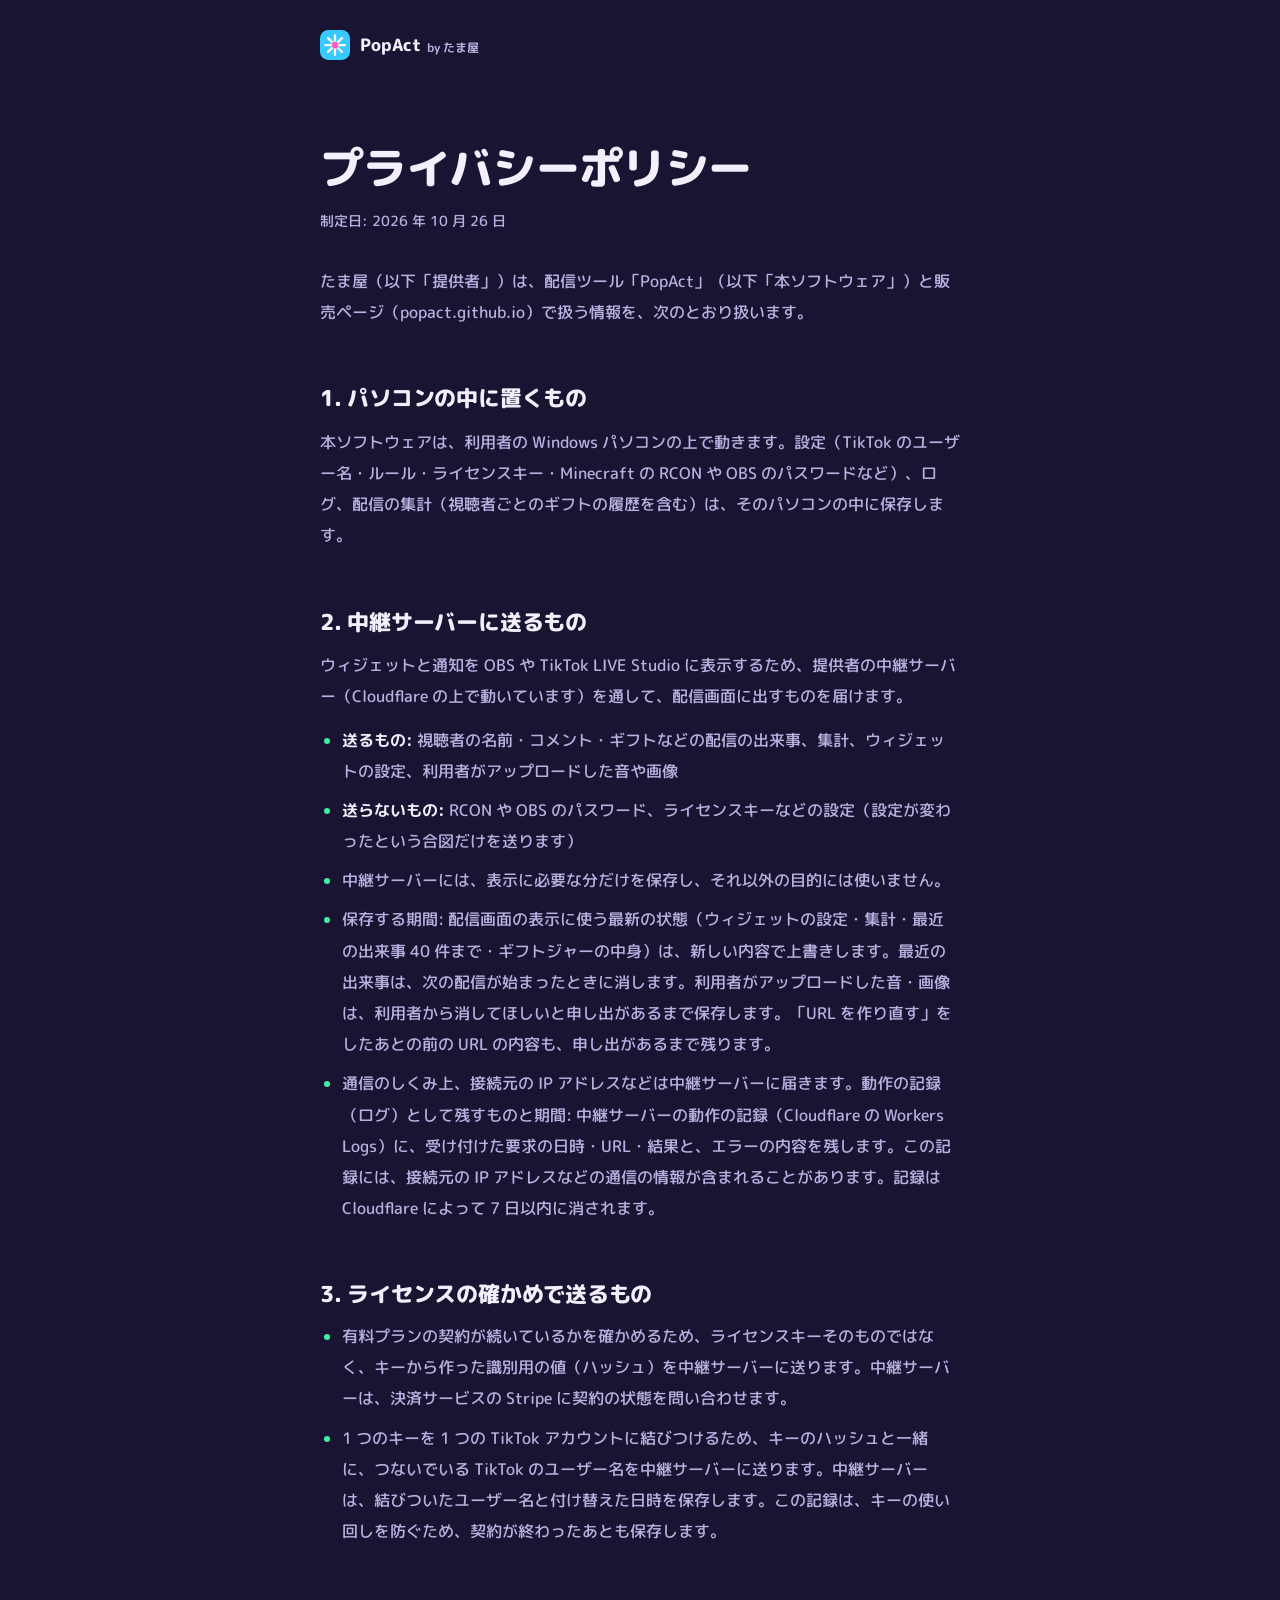
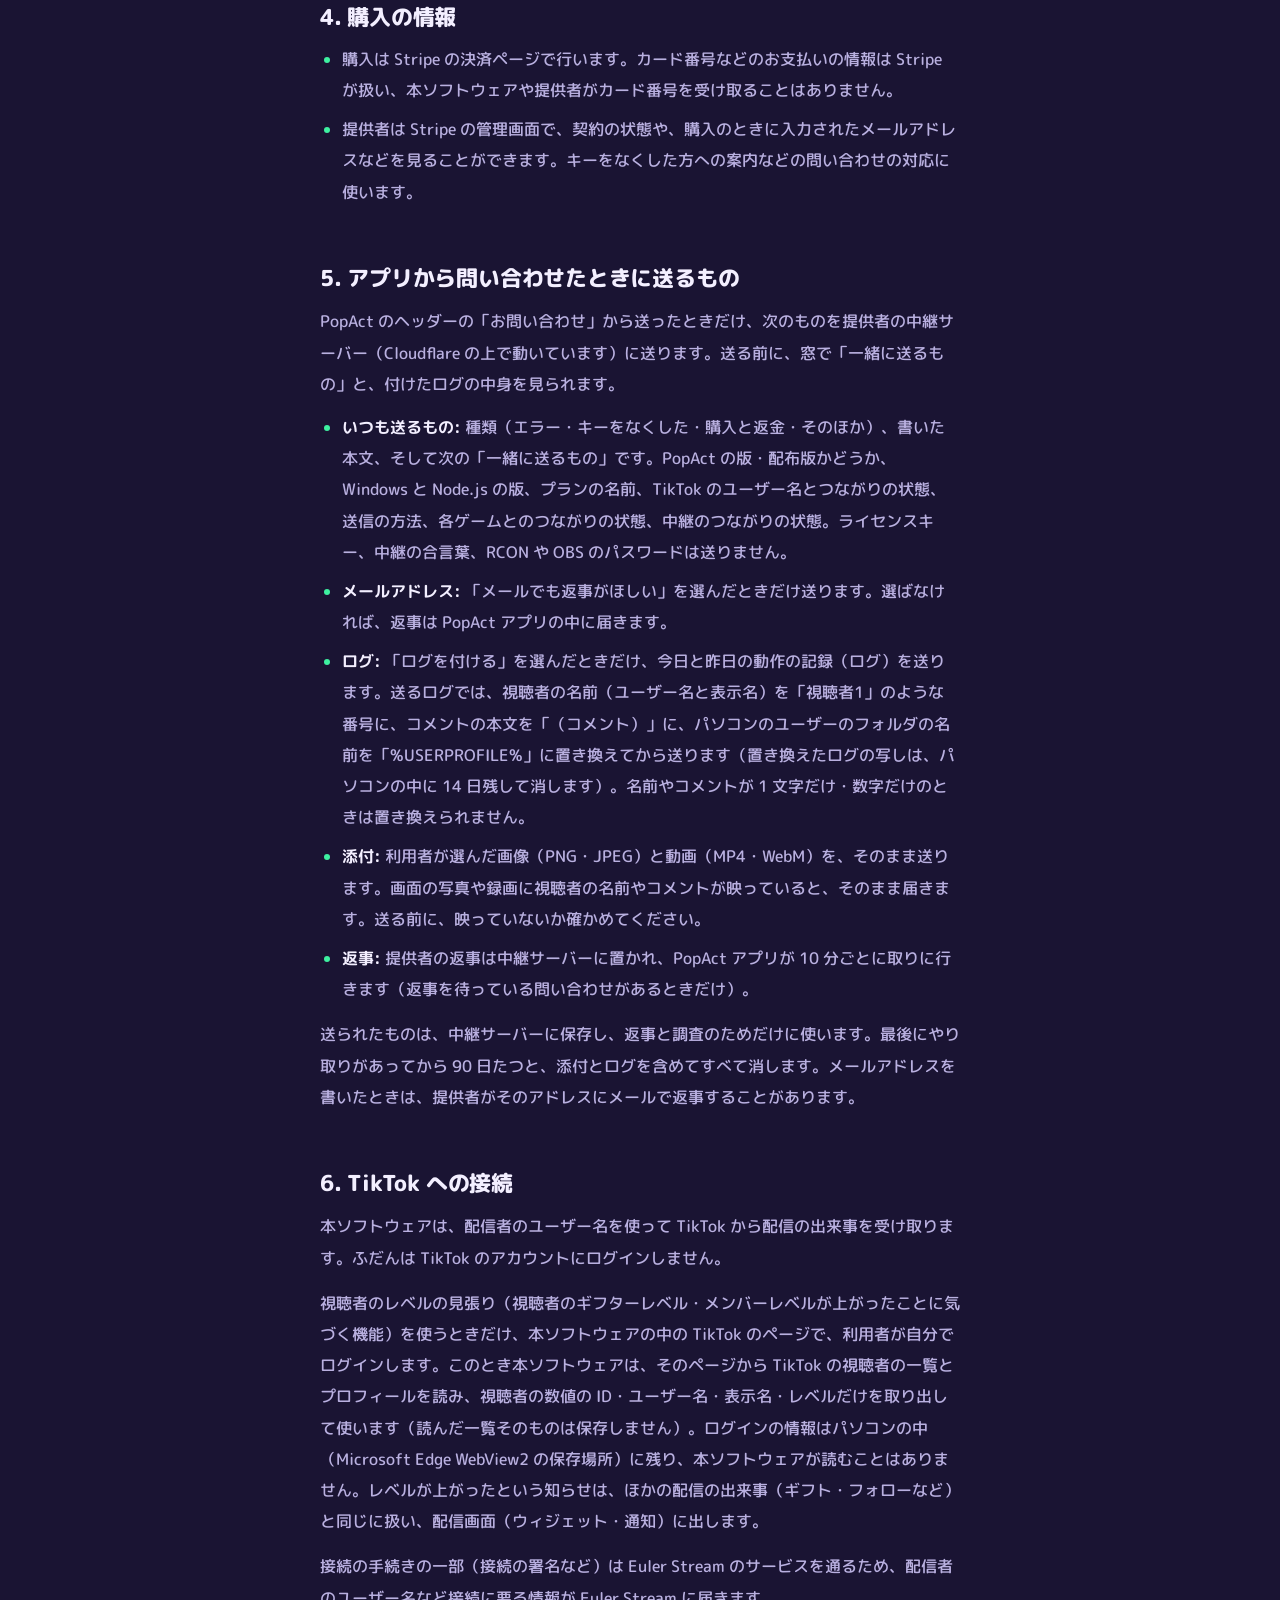
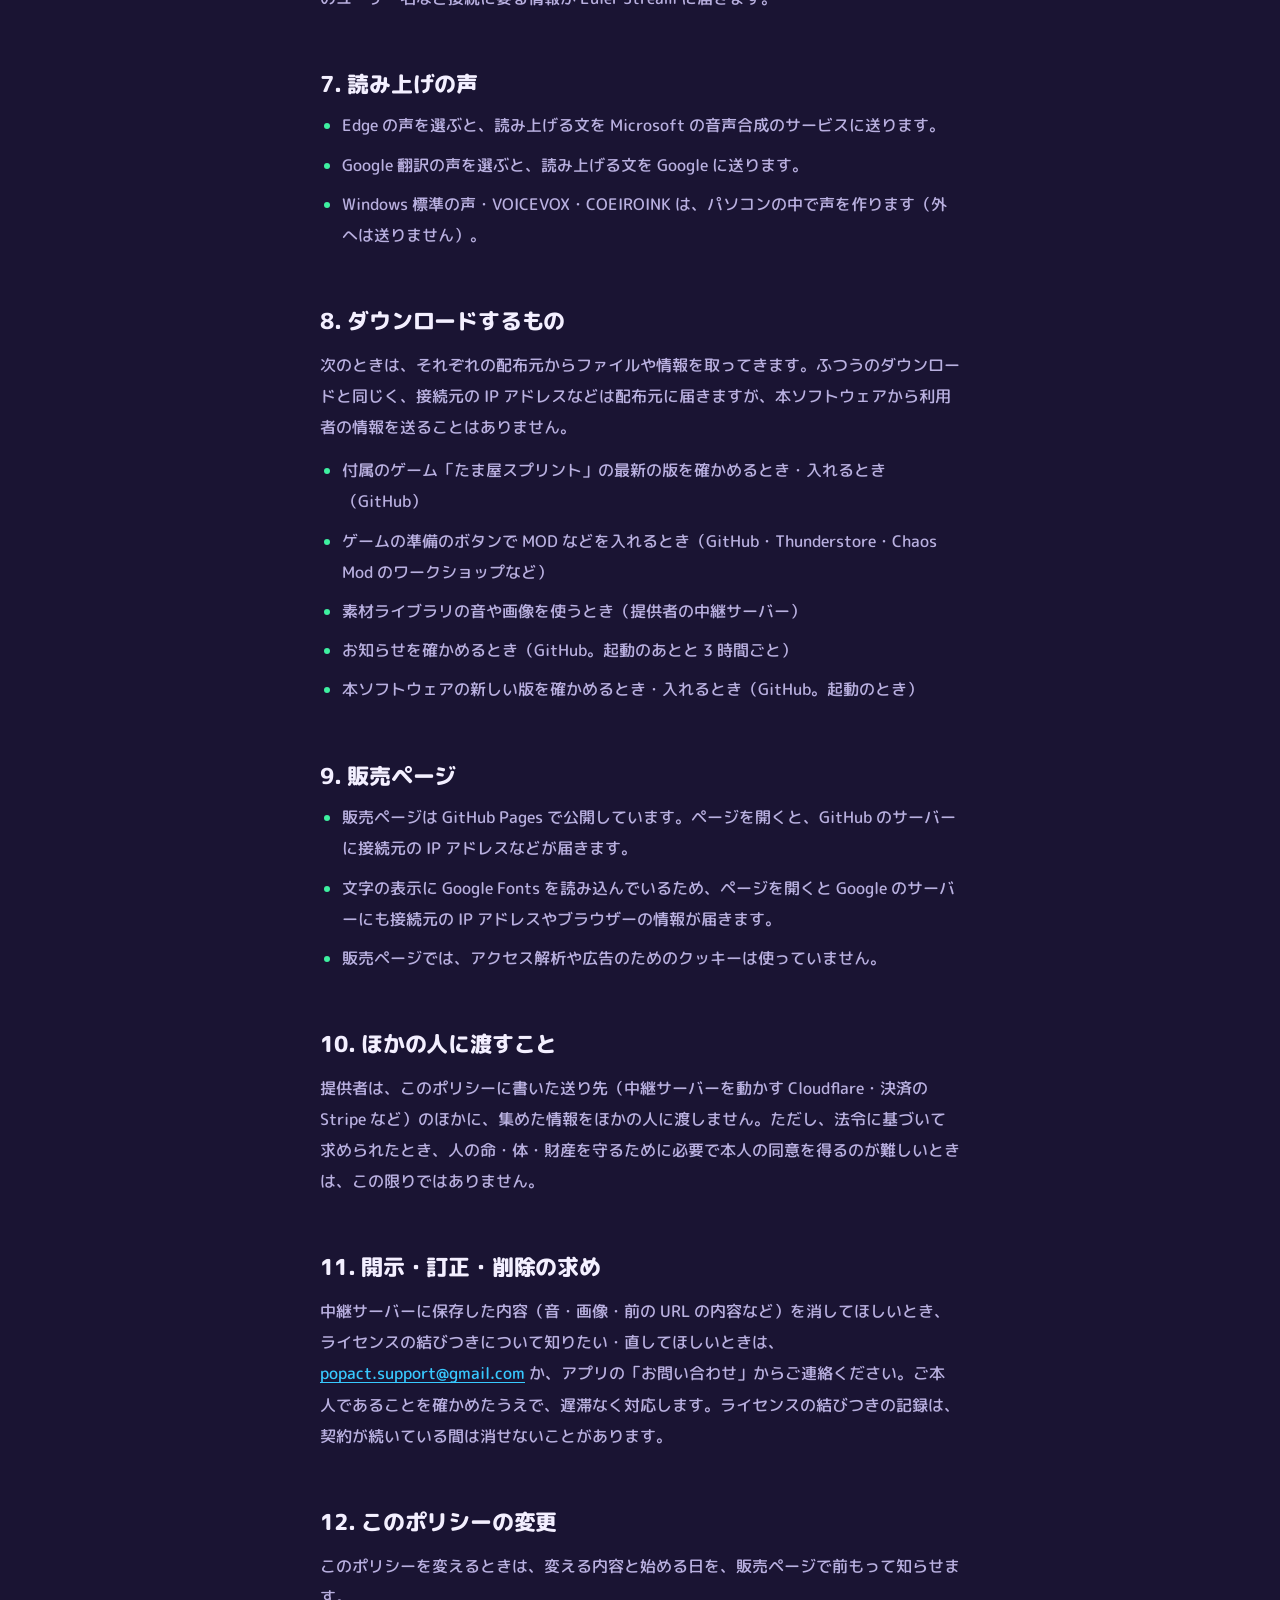
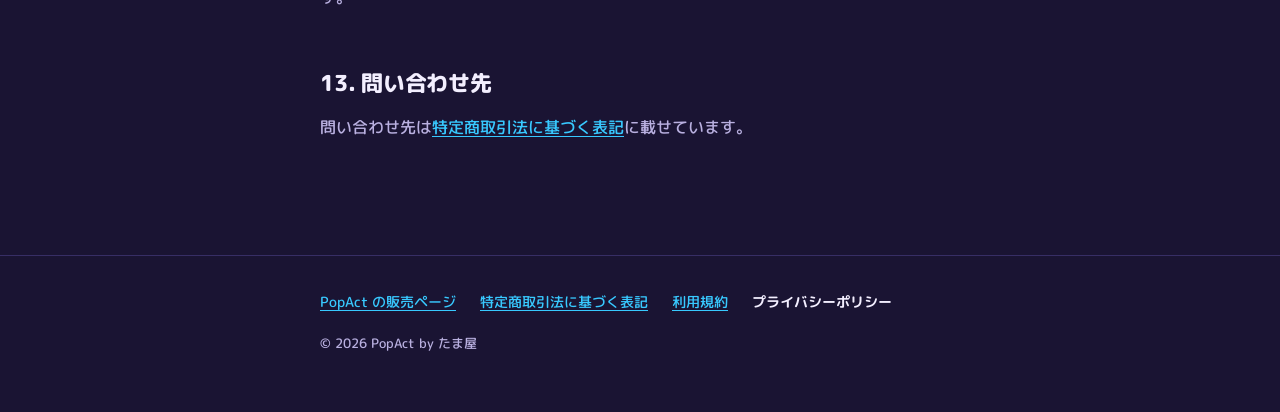
==== commit c246cd76: "販売ページ: 1.3.0 の自動更新・電光掲示板を書き足す（プライバシーポリシーに新しい版の確かめの 1 行）" ====
--- a/privacy.html
+++ b/privacy.html
@@ -100,6 +100,7 @@
       <li>ゲームの準備のボタンで MOD などを入れるとき（GitHub・Thunderstore・Chaos Mod のワークショップなど）</li>
       <li>素材ライブラリの音や画像を使うとき（提供者の中継サーバー）</li>
       <li>お知らせを確かめるとき（GitHub。起動のあとと 3 時間ごと）</li>
+      <li>本ソフトウェアの新しい版を確かめるとき・入れるとき（GitHub。起動のとき）</li>
     </ul>
   </section>
 
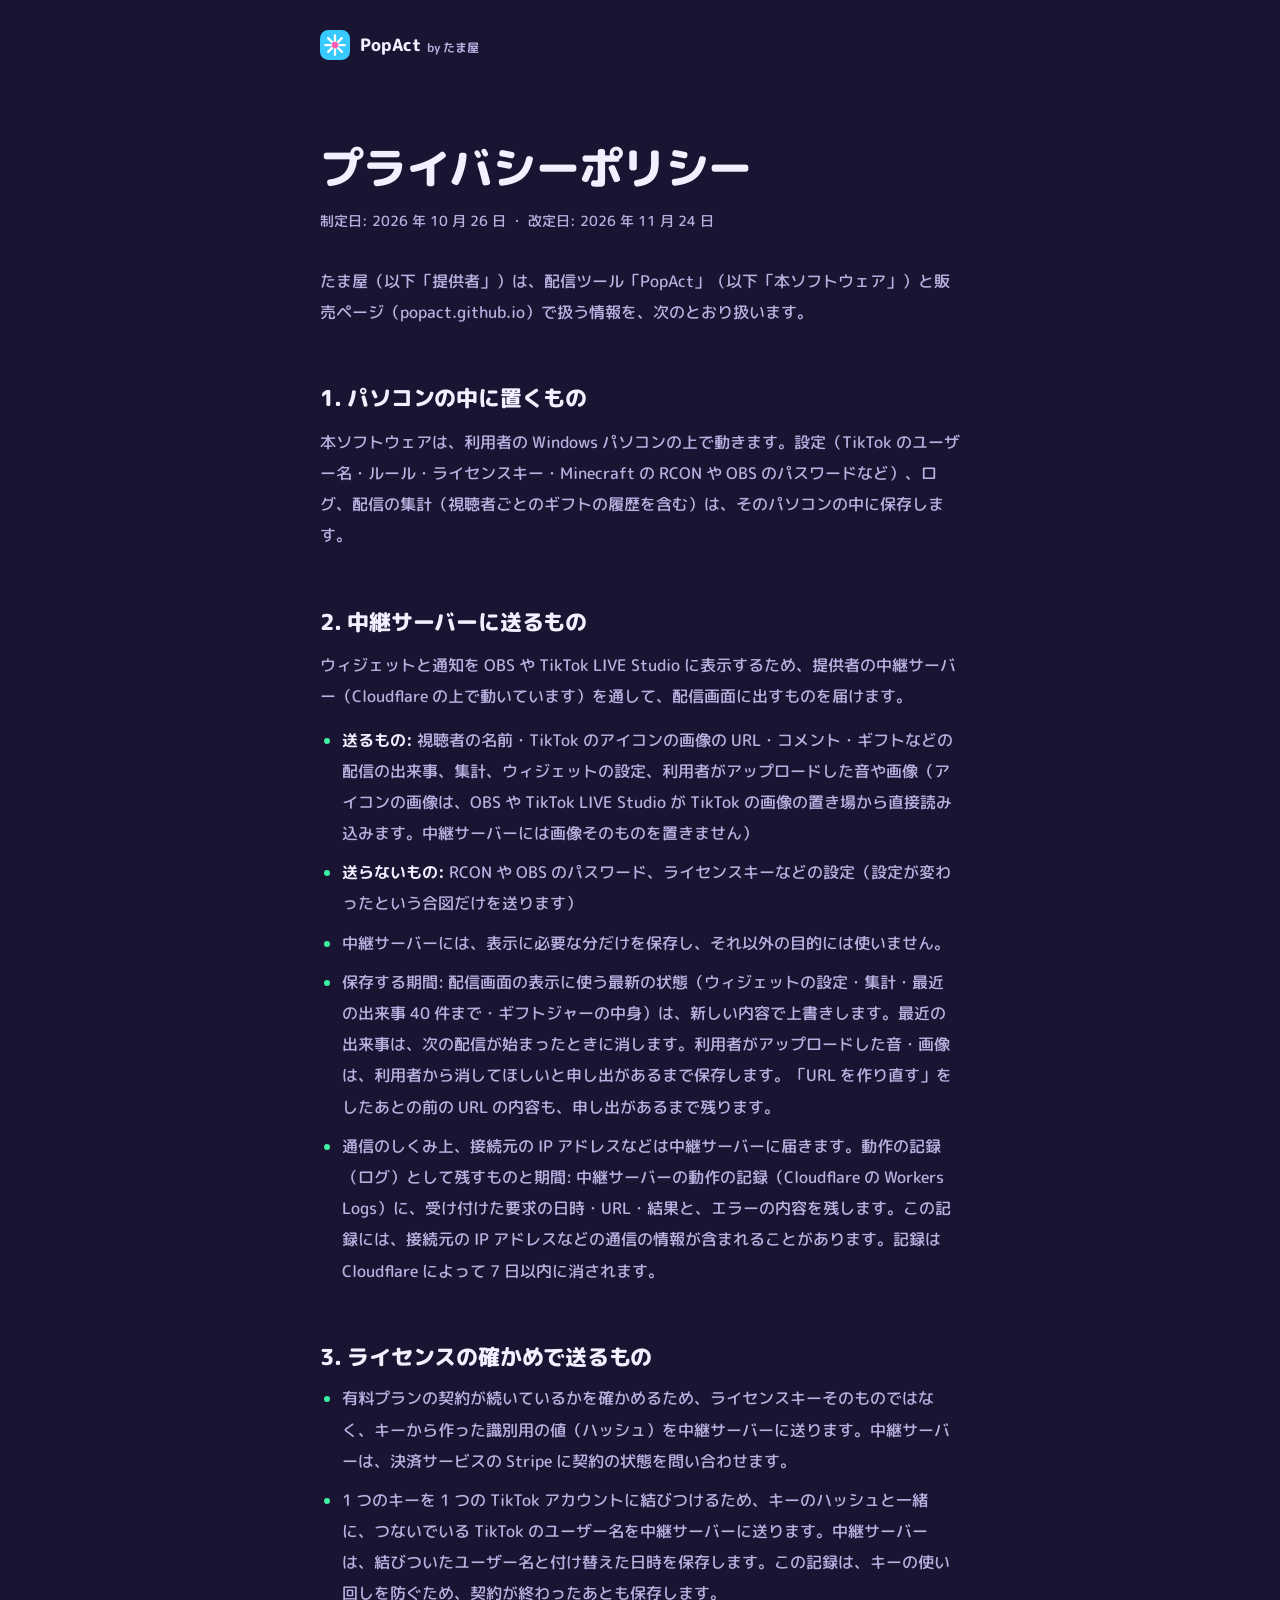
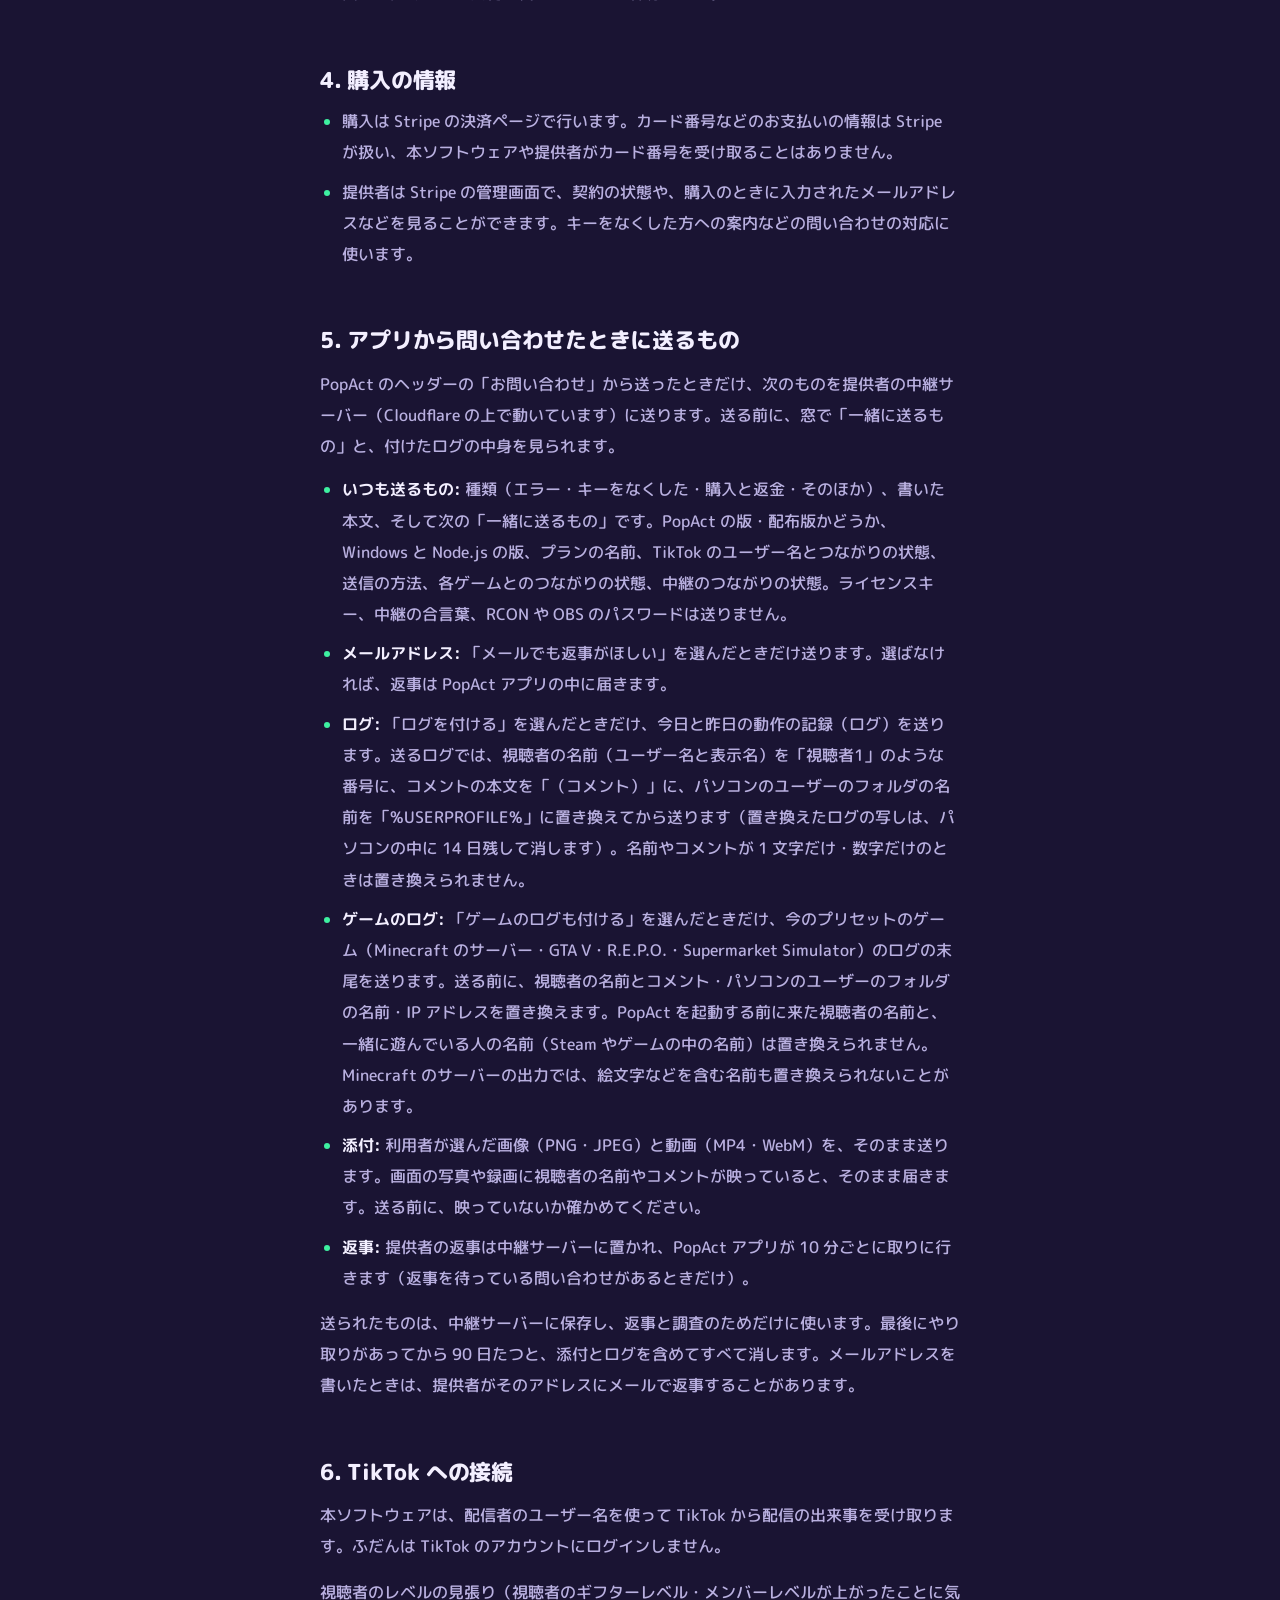
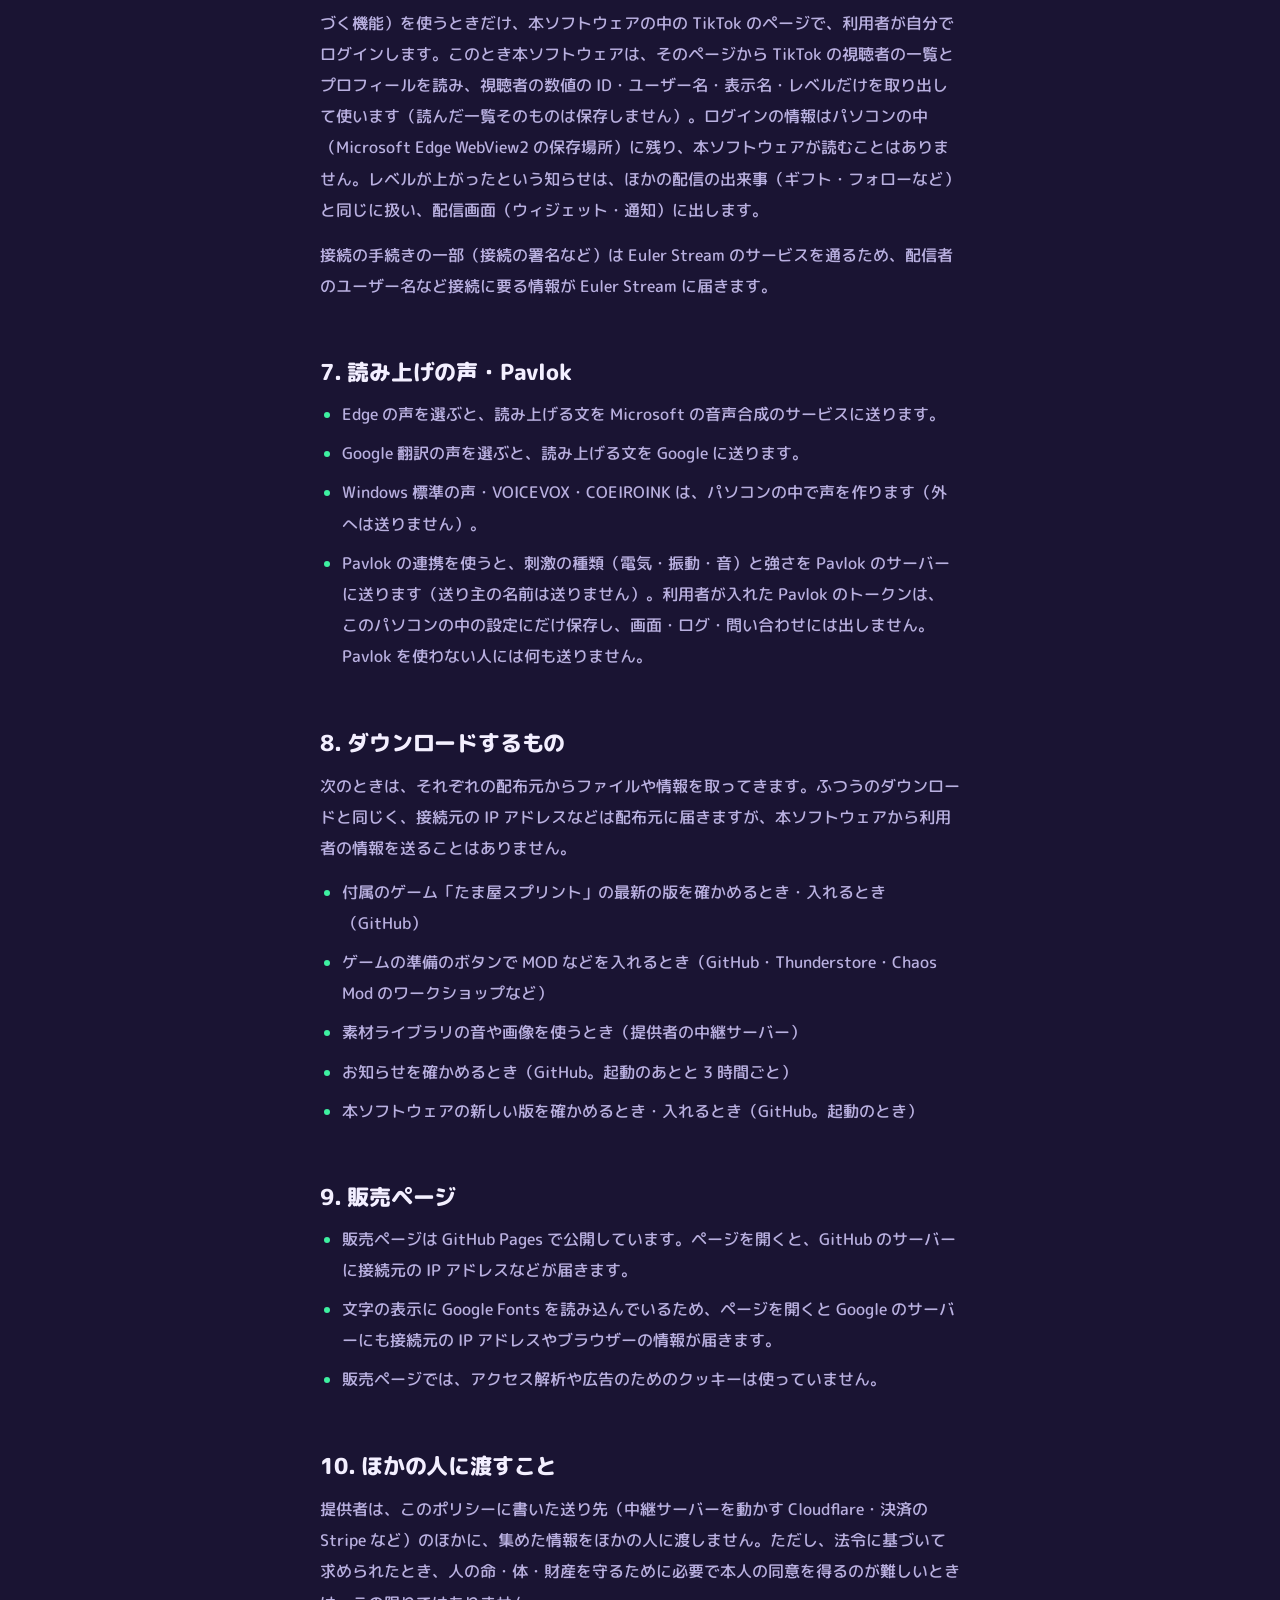
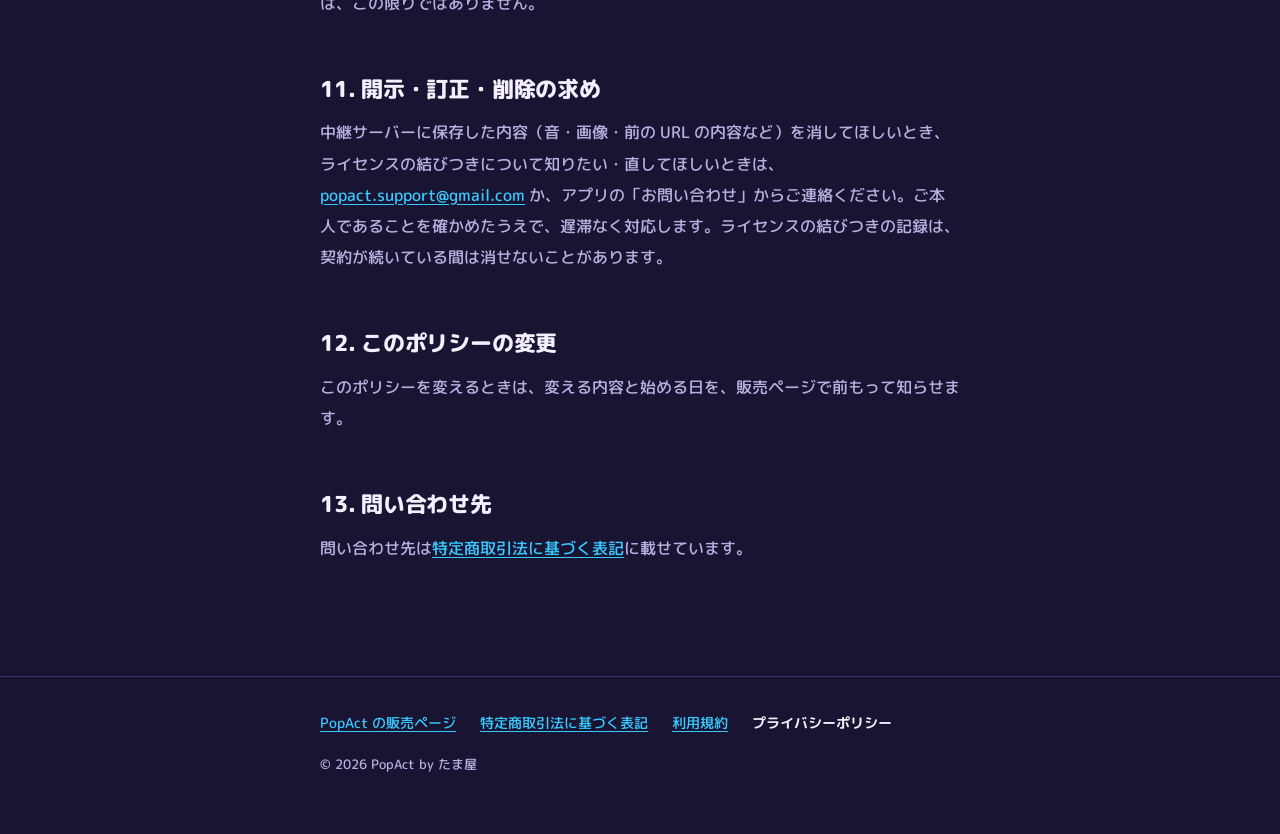
==== commit 03b6d8fb: "販売ページ・規約: Pavlok 連携、プリセットと見た目の受け渡し、名前のアイコン・ゲームのログ（プライバシーポリシー） Co-Authored-By: Claude Opus 5.5 <norep" ====
--- a/privacy.html
+++ b/privacy.html
@@ -26,7 +26,7 @@
 <main>
 <div class="wrap">
   <h1>プライバシーポリシー</h1>
-  <p class="updated">制定日: 2026 年 10 月 26 日</p>
+  <p class="updated">制定日: 2026 年 10 月 26 日 ・ 改定日: 2026 年 11 月 24 日</p>
 
   <p class="intro">たま屋（以下「提供者」）は、配信ツール「PopAct」（以下「本ソフトウェア」）と販売ページ（popact.github.io）で扱う情報を、次のとおり扱います。</p>
 
@@ -39,7 +39,7 @@
     <h2>2. 中継サーバーに送るもの</h2>
     <p>ウィジェットと通知を OBS や TikTok LIVE Studio に表示するため、提供者の中継サーバー（Cloudflare の上で動いています）を通して、配信画面に出すものを届けます。</p>
     <ul>
-      <li><b>送るもの:</b> 視聴者の名前・コメント・ギフトなどの配信の出来事、集計、ウィジェットの設定、利用者がアップロードした音や画像</li>
+      <li><b>送るもの:</b> 視聴者の名前・TikTok のアイコンの画像の URL・コメント・ギフトなどの配信の出来事、集計、ウィジェットの設定、利用者がアップロードした音や画像（アイコンの画像は、OBS や TikTok LIVE Studio が TikTok の画像の置き場から直接読み込みます。中継サーバーには画像そのものを置きません）</li>
       <li><b>送らないもの:</b> RCON や OBS のパスワード、ライセンスキーなどの設定（設定が変わったという合図だけを送ります）</li>
       <li>中継サーバーには、表示に必要な分だけを保存し、それ以外の目的には使いません。</li>
       <li>保存する期間: 配信画面の表示に使う最新の状態（ウィジェットの設定・集計・最近の出来事 40 件まで・ギフトジャーの中身）は、新しい内容で上書きします。最近の出来事は、次の配信が始まったときに消します。利用者がアップロードした音・画像は、利用者から消してほしいと申し出があるまで保存します。「URL を作り直す」をしたあとの前の URL の内容も、申し出があるまで残ります。</li>
@@ -70,6 +70,7 @@
       <li><b>いつも送るもの:</b> 種類（エラー・キーをなくした・購入と返金・そのほか）、書いた本文、そして次の「一緒に送るもの」です。PopAct の版・配布版かどうか、Windows と Node.js の版、プランの名前、TikTok のユーザー名とつながりの状態、送信の方法、各ゲームとのつながりの状態、中継のつながりの状態。ライセンスキー、中継の合言葉、RCON や OBS のパスワードは送りません。</li>
       <li><b>メールアドレス:</b> 「メールでも返事がほしい」を選んだときだけ送ります。選ばなければ、返事は PopAct アプリの中に届きます。</li>
       <li><b>ログ:</b> 「ログを付ける」を選んだときだけ、今日と昨日の動作の記録（ログ）を送ります。送るログでは、視聴者の名前（ユーザー名と表示名）を「視聴者1」のような番号に、コメントの本文を「（コメント）」に、パソコンのユーザーのフォルダの名前を「%USERPROFILE%」に置き換えてから送ります（置き換えたログの写しは、パソコンの中に 14 日残して消します）。名前やコメントが 1 文字だけ・数字だけのときは置き換えられません。</li>
+      <li><b>ゲームのログ:</b> 「ゲームのログも付ける」を選んだときだけ、今のプリセットのゲーム（Minecraft のサーバー・GTA V・R.E.P.O.・Supermarket Simulator）のログの末尾を送ります。送る前に、視聴者の名前とコメント・パソコンのユーザーのフォルダの名前・IP アドレスを置き換えます。PopAct を起動する前に来た視聴者の名前と、一緒に遊んでいる人の名前（Steam やゲームの中の名前）は置き換えられません。Minecraft のサーバーの出力では、絵文字などを含む名前も置き換えられないことがあります。</li>
       <li><b>添付:</b> 利用者が選んだ画像（PNG・JPEG）と動画（MP4・WebM）を、そのまま送ります。画面の写真や録画に視聴者の名前やコメントが映っていると、そのまま届きます。送る前に、映っていないか確かめてください。</li>
       <li><b>返事:</b> 提供者の返事は中継サーバーに置かれ、PopAct アプリが 10 分ごとに取りに行きます（返事を待っている問い合わせがあるときだけ）。</li>
     </ul>
@@ -84,11 +85,12 @@
   </section>
 
   <section>
-    <h2>7. 読み上げの声</h2>
+    <h2>7. 読み上げの声・Pavlok</h2>
     <ul>
       <li>Edge の声を選ぶと、読み上げる文を Microsoft の音声合成のサービスに送ります。</li>
       <li>Google 翻訳の声を選ぶと、読み上げる文を Google に送ります。</li>
       <li>Windows 標準の声・VOICEVOX・COEIROINK は、パソコンの中で声を作ります（外へは送りません）。</li>
+      <li>Pavlok の連携を使うと、刺激の種類（電気・振動・音）と強さを Pavlok のサーバーに送ります（送り主の名前は送りません）。利用者が入れた Pavlok のトークンは、このパソコンの中の設定にだけ保存し、画面・ログ・問い合わせには出しません。Pavlok を使わない人には何も送りません。</li>
     </ul>
   </section>
 
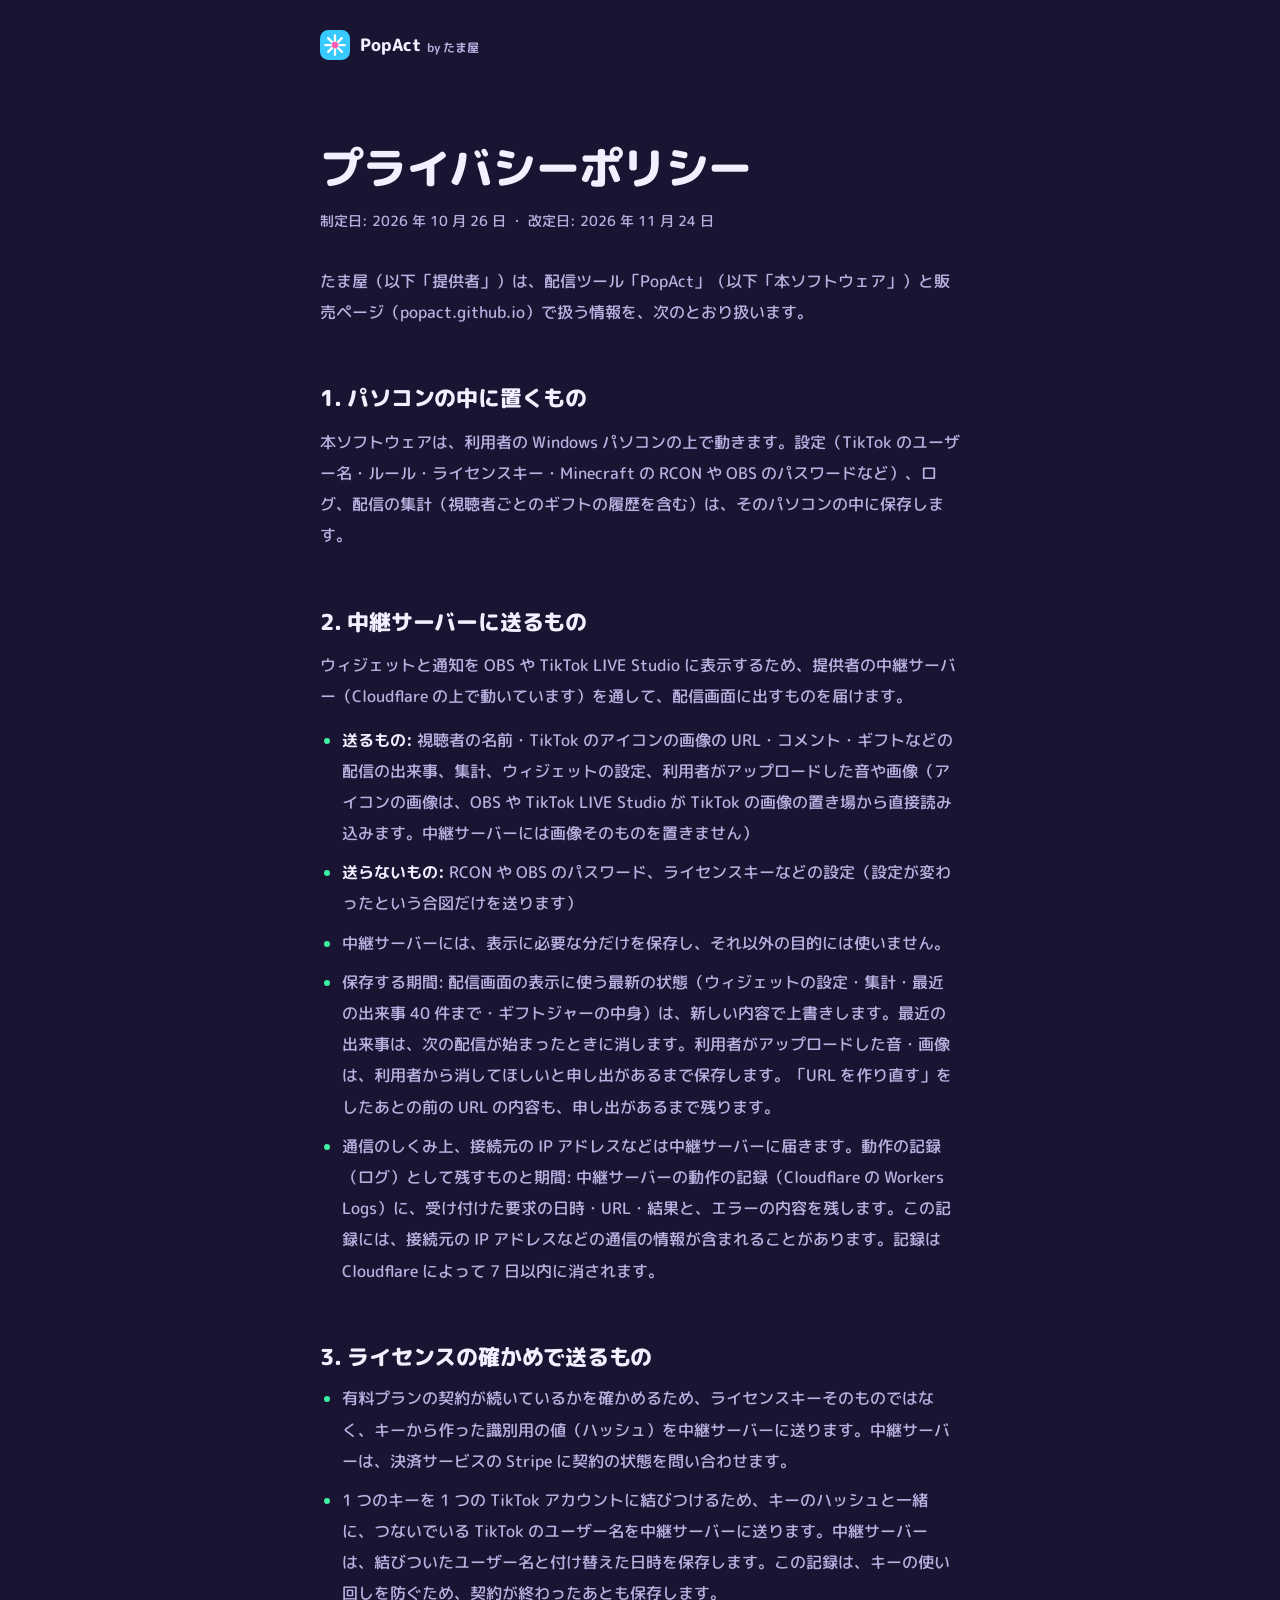
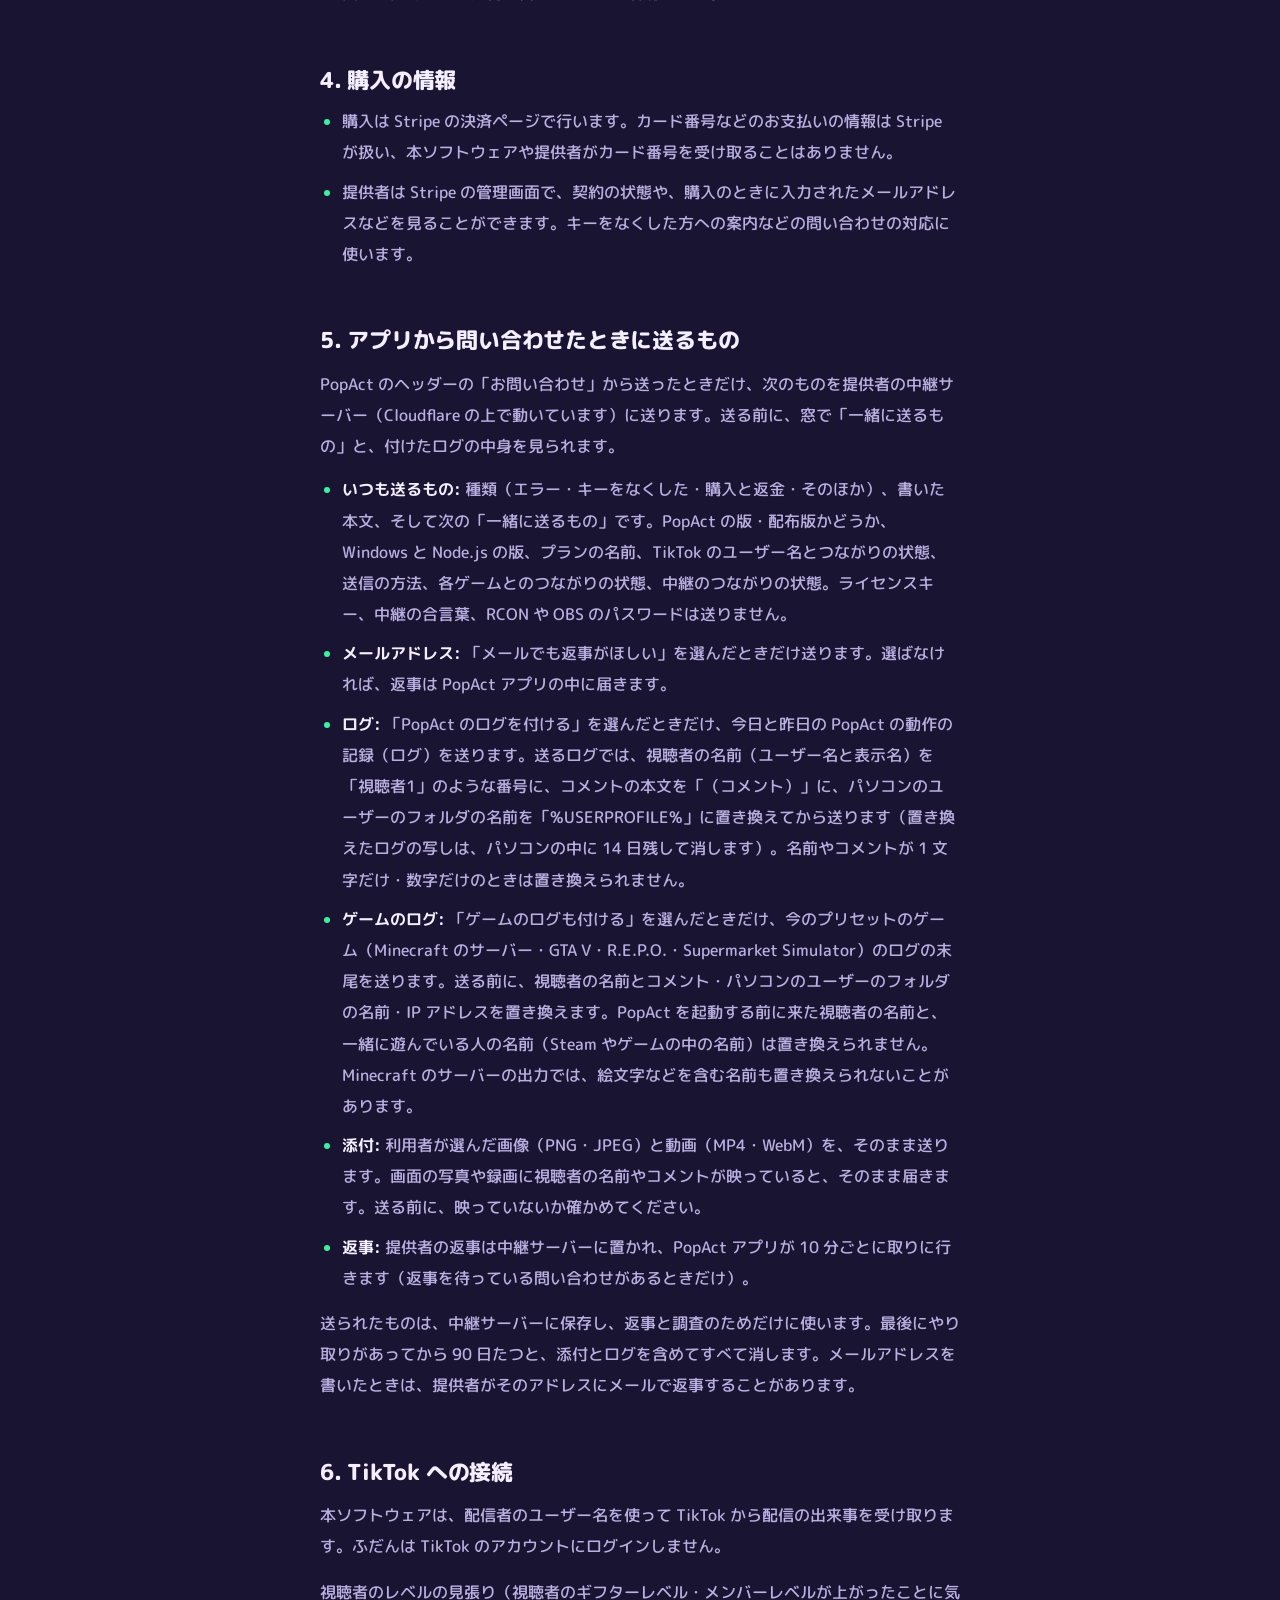
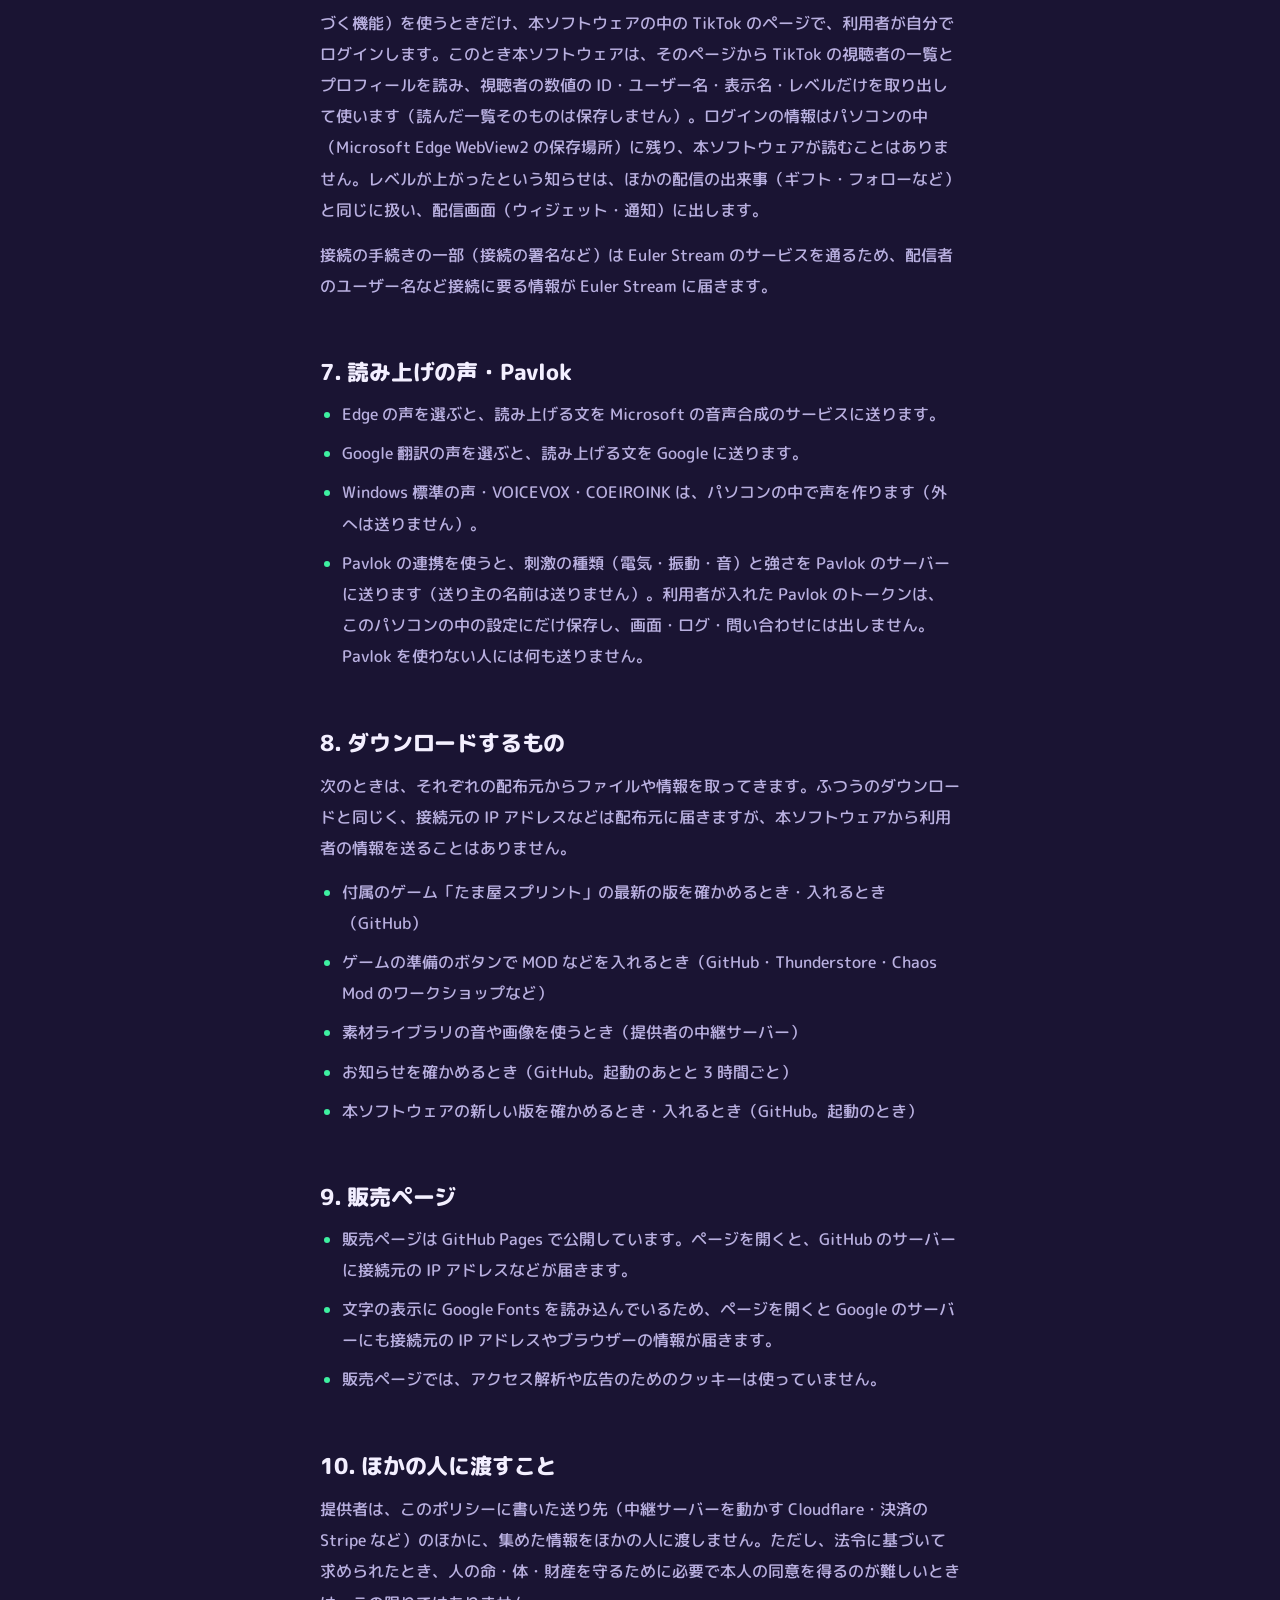
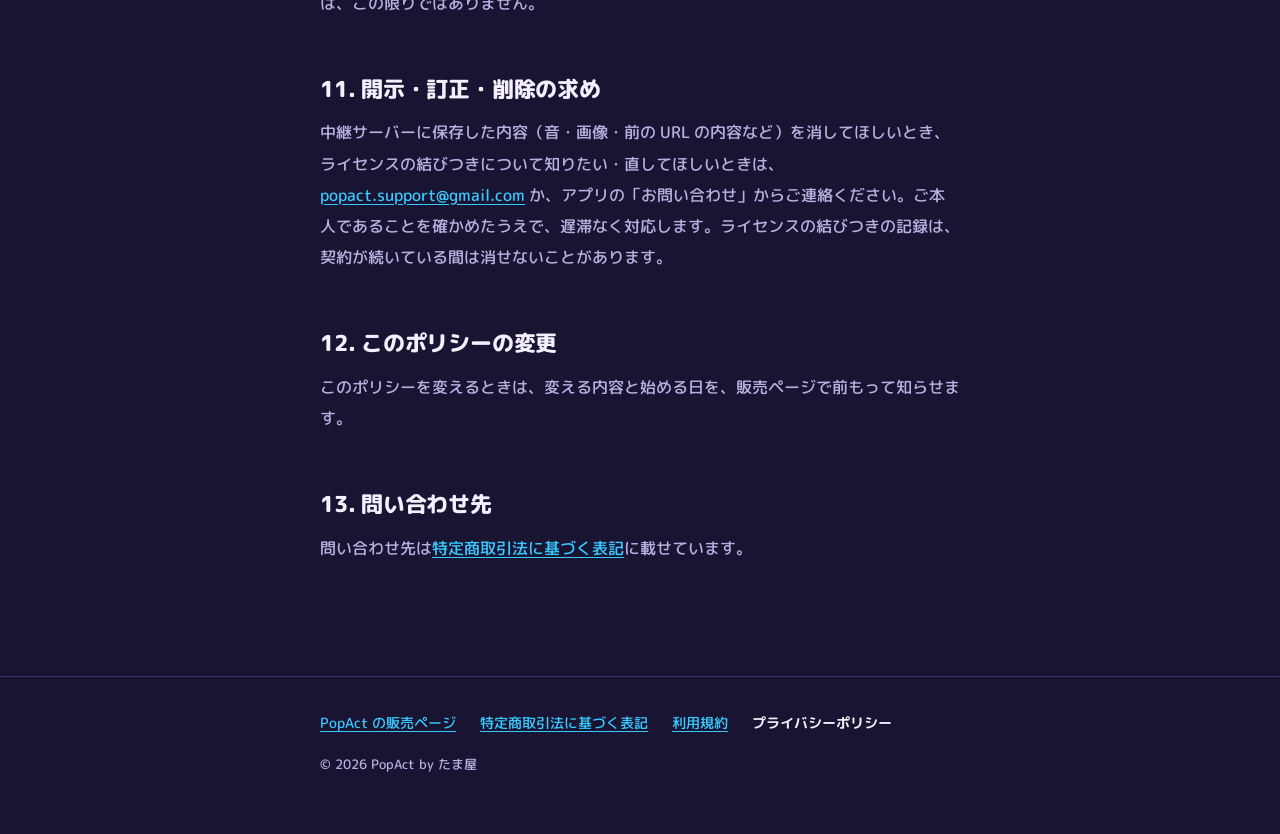
==== commit 6612d551: "販売ページ: ダウンロードのボタンを PopAct.zip の直リンクにする・プライバシーポリシーの「PopAct のログを付ける」 Co-Authored-By: Claude Opus 5.5 <" ====
--- a/privacy.html
+++ b/privacy.html
@@ -69,7 +69,7 @@
     <ul>
       <li><b>いつも送るもの:</b> 種類（エラー・キーをなくした・購入と返金・そのほか）、書いた本文、そして次の「一緒に送るもの」です。PopAct の版・配布版かどうか、Windows と Node.js の版、プランの名前、TikTok のユーザー名とつながりの状態、送信の方法、各ゲームとのつながりの状態、中継のつながりの状態。ライセンスキー、中継の合言葉、RCON や OBS のパスワードは送りません。</li>
       <li><b>メールアドレス:</b> 「メールでも返事がほしい」を選んだときだけ送ります。選ばなければ、返事は PopAct アプリの中に届きます。</li>
-      <li><b>ログ:</b> 「ログを付ける」を選んだときだけ、今日と昨日の動作の記録（ログ）を送ります。送るログでは、視聴者の名前（ユーザー名と表示名）を「視聴者1」のような番号に、コメントの本文を「（コメント）」に、パソコンのユーザーのフォルダの名前を「%USERPROFILE%」に置き換えてから送ります（置き換えたログの写しは、パソコンの中に 14 日残して消します）。名前やコメントが 1 文字だけ・数字だけのときは置き換えられません。</li>
+      <li><b>ログ:</b> 「PopAct のログを付ける」を選んだときだけ、今日と昨日の PopAct の動作の記録（ログ）を送ります。送るログでは、視聴者の名前（ユーザー名と表示名）を「視聴者1」のような番号に、コメントの本文を「（コメント）」に、パソコンのユーザーのフォルダの名前を「%USERPROFILE%」に置き換えてから送ります（置き換えたログの写しは、パソコンの中に 14 日残して消します）。名前やコメントが 1 文字だけ・数字だけのときは置き換えられません。</li>
       <li><b>ゲームのログ:</b> 「ゲームのログも付ける」を選んだときだけ、今のプリセットのゲーム（Minecraft のサーバー・GTA V・R.E.P.O.・Supermarket Simulator）のログの末尾を送ります。送る前に、視聴者の名前とコメント・パソコンのユーザーのフォルダの名前・IP アドレスを置き換えます。PopAct を起動する前に来た視聴者の名前と、一緒に遊んでいる人の名前（Steam やゲームの中の名前）は置き換えられません。Minecraft のサーバーの出力では、絵文字などを含む名前も置き換えられないことがあります。</li>
       <li><b>添付:</b> 利用者が選んだ画像（PNG・JPEG）と動画（MP4・WebM）を、そのまま送ります。画面の写真や録画に視聴者の名前やコメントが映っていると、そのまま届きます。送る前に、映っていないか確かめてください。</li>
       <li><b>返事:</b> 提供者の返事は中継サーバーに置かれ、PopAct アプリが 10 分ごとに取りに行きます（返事を待っている問い合わせがあるときだけ）。</li>
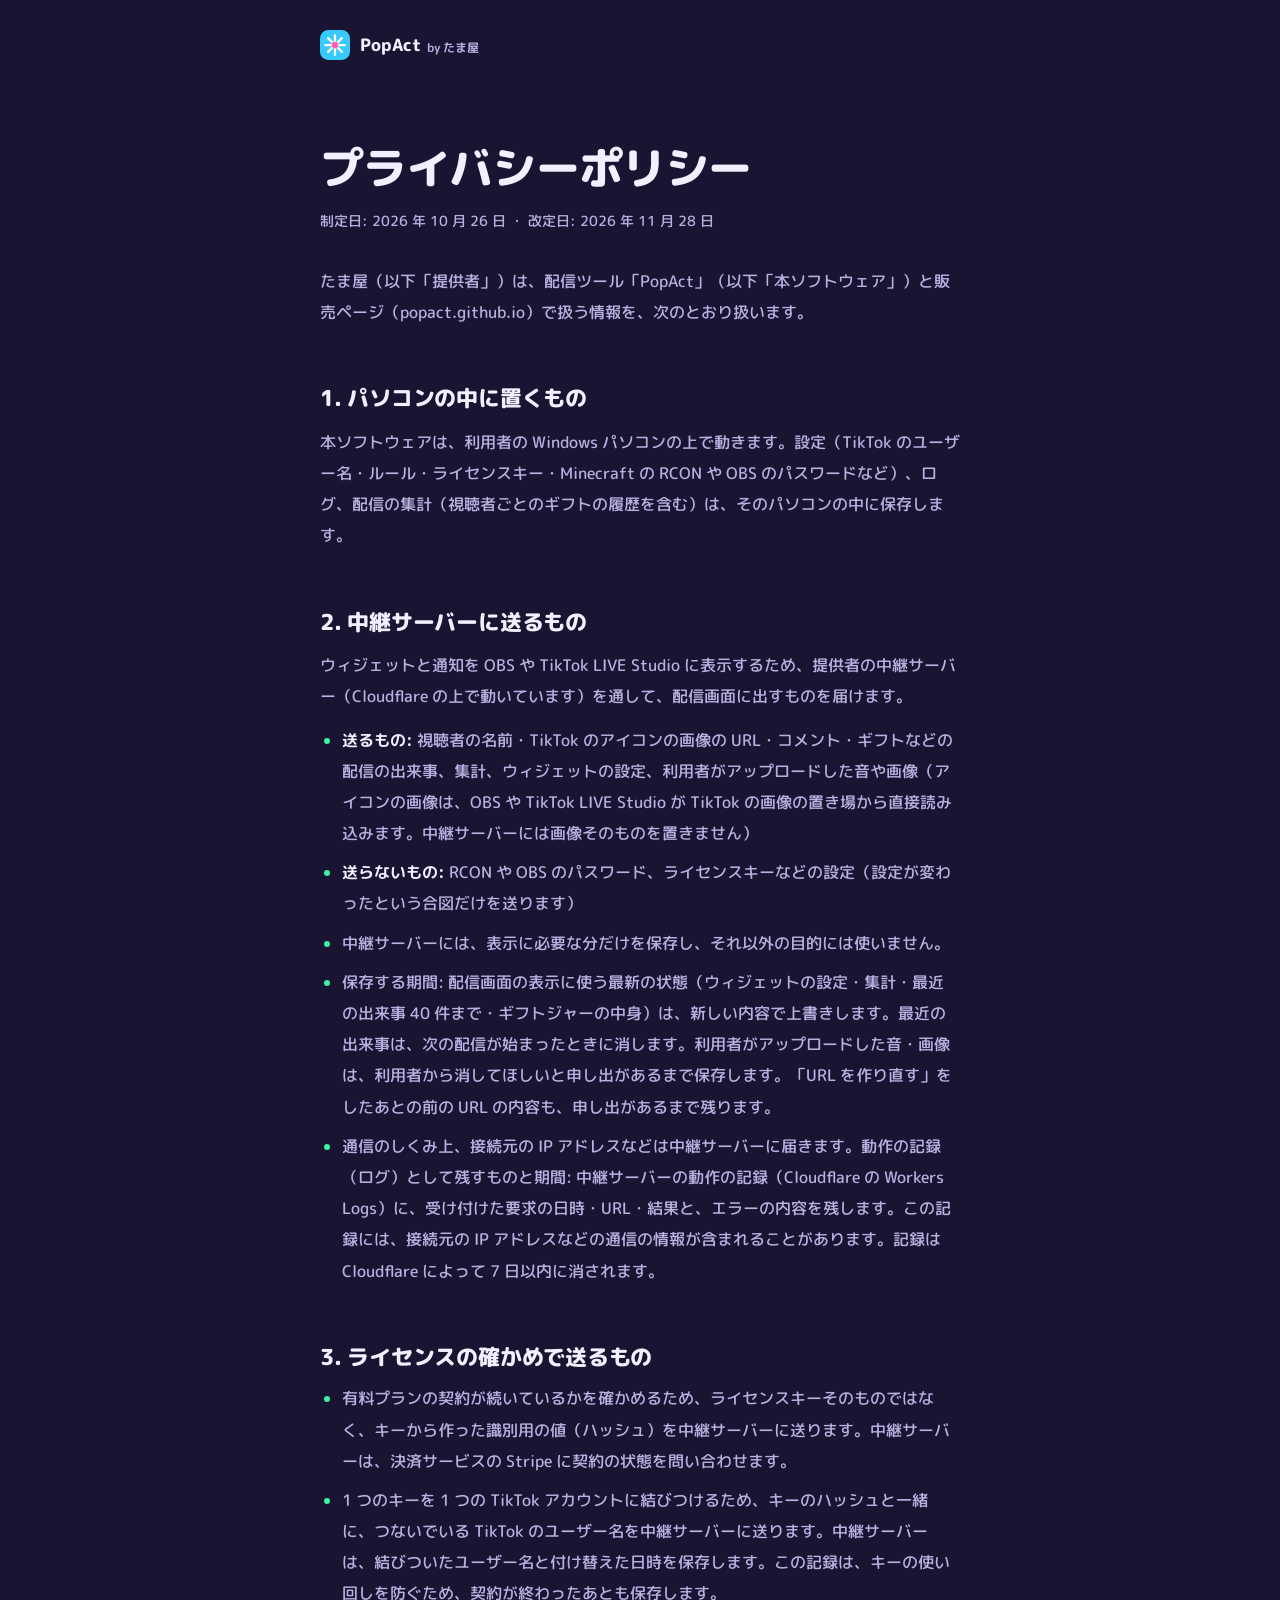
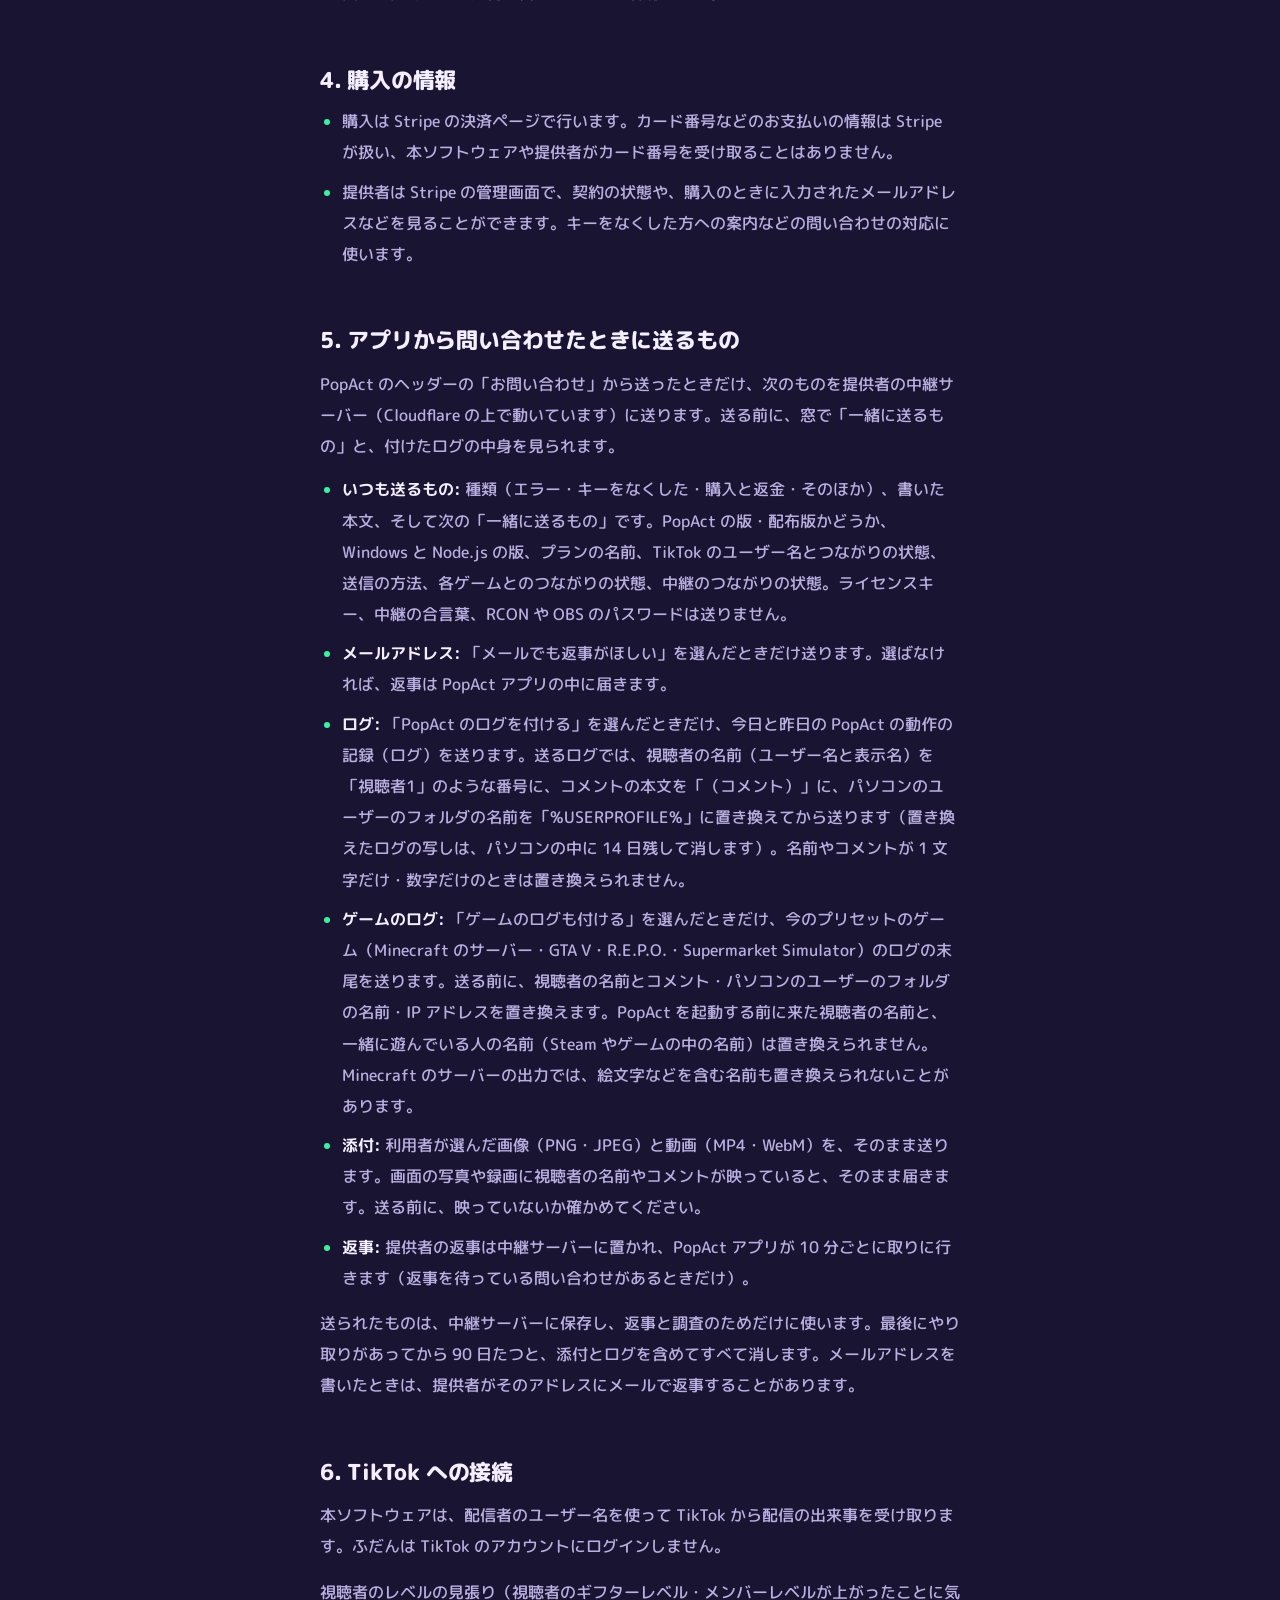
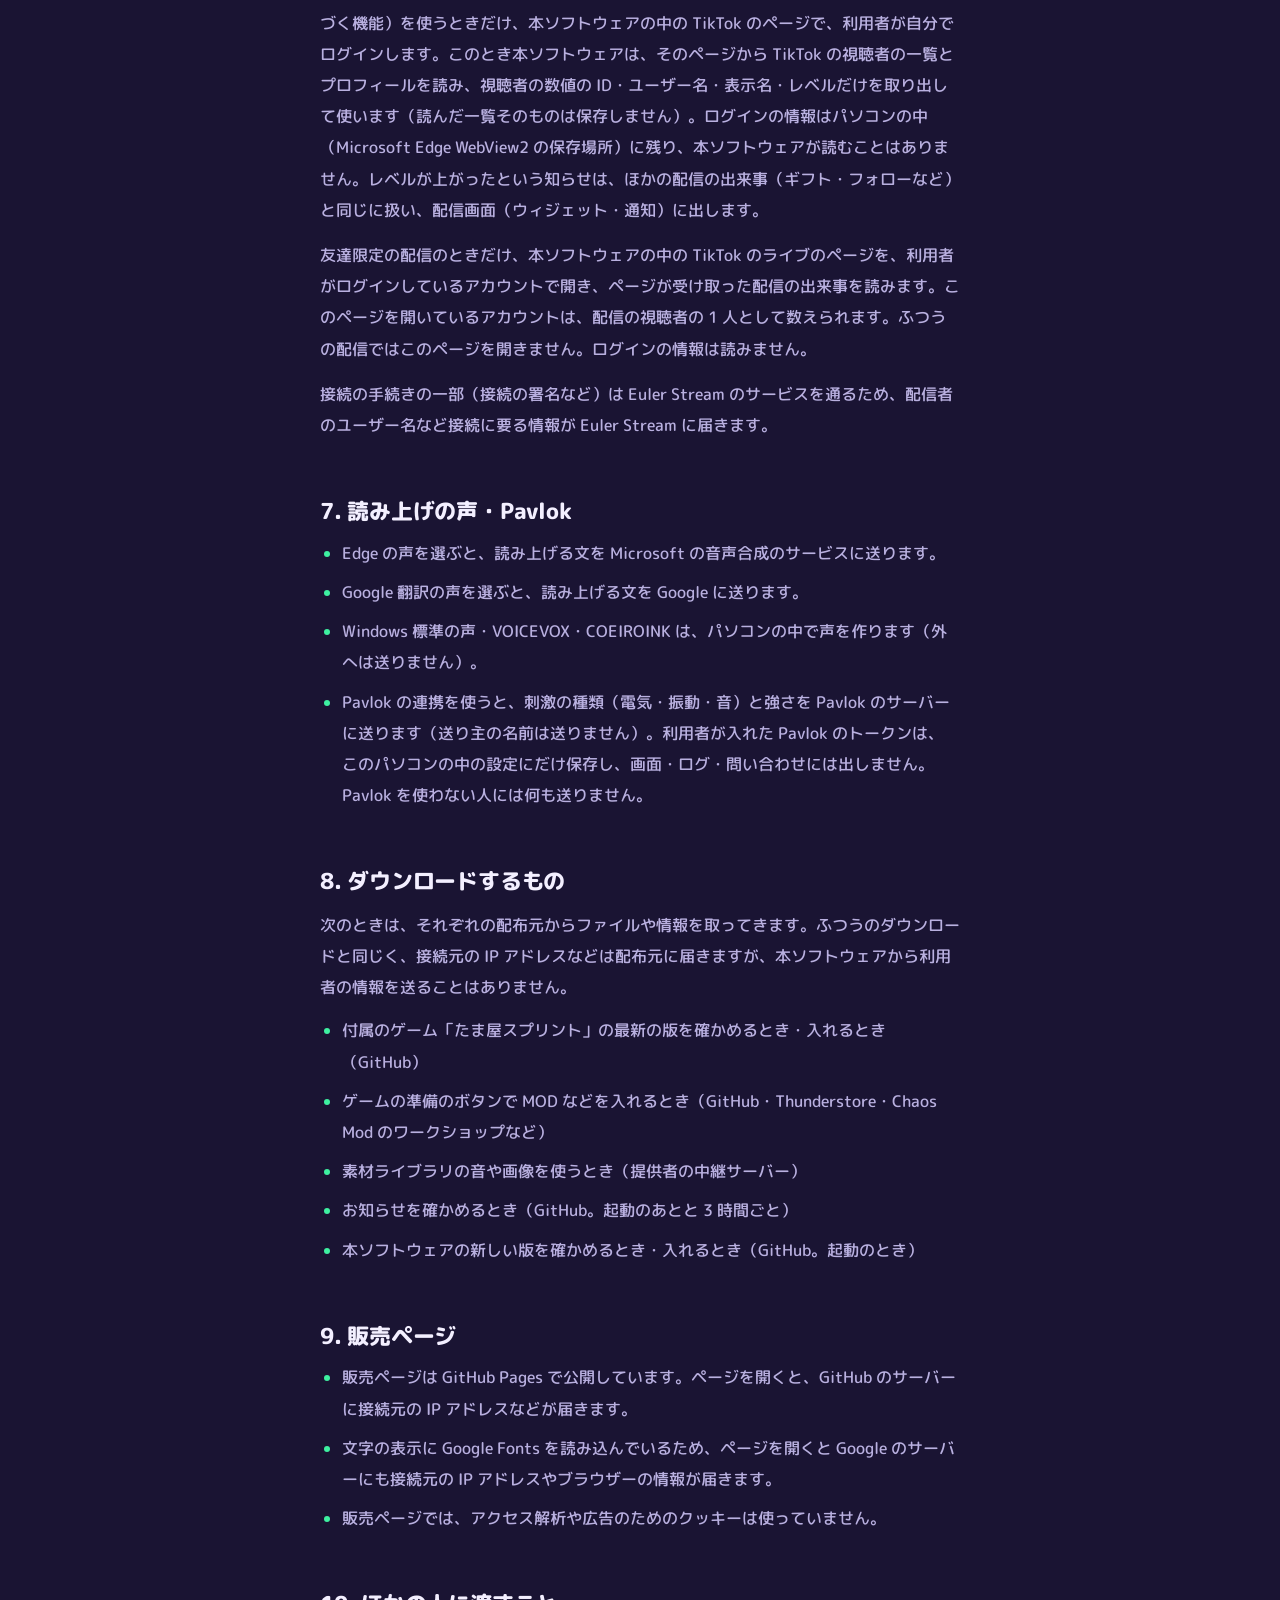
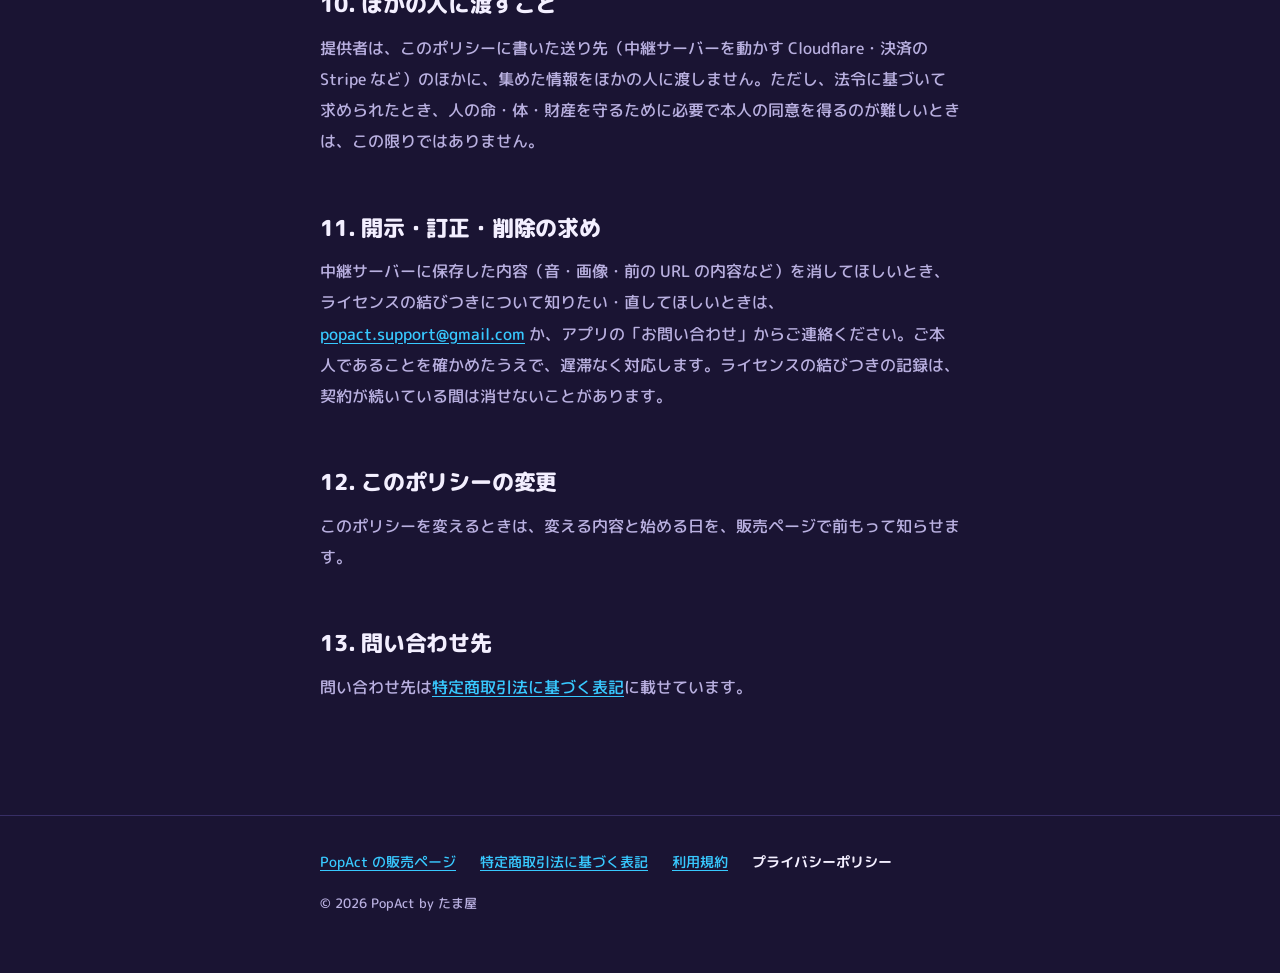
==== commit e6085f54: "プライバシーポリシー・販売ページ: 友達限定の配信のときにライブのページから読むことを書く Co-Authored-By: Claude Opus 5.5 <noreply@anthropic.com" ====
--- a/privacy.html
+++ b/privacy.html
@@ -26,7 +26,7 @@
 <main>
 <div class="wrap">
   <h1>プライバシーポリシー</h1>
-  <p class="updated">制定日: 2026 年 10 月 26 日 ・ 改定日: 2026 年 11 月 24 日</p>
+  <p class="updated">制定日: 2026 年 10 月 26 日 ・ 改定日: 2026 年 11 月 28 日</p>
 
   <p class="intro">たま屋（以下「提供者」）は、配信ツール「PopAct」（以下「本ソフトウェア」）と販売ページ（popact.github.io）で扱う情報を、次のとおり扱います。</p>
 
@@ -81,6 +81,7 @@
     <h2>6. TikTok への接続</h2>
     <p>本ソフトウェアは、配信者のユーザー名を使って TikTok から配信の出来事を受け取ります。ふだんは TikTok のアカウントにログインしません。</p>
     <p>視聴者のレベルの見張り（視聴者のギフターレベル・メンバーレベルが上がったことに気づく機能）を使うときだけ、本ソフトウェアの中の TikTok のページで、利用者が自分でログインします。このとき本ソフトウェアは、そのページから TikTok の視聴者の一覧とプロフィールを読み、視聴者の数値の ID・ユーザー名・表示名・レベルだけを取り出して使います（読んだ一覧そのものは保存しません）。ログインの情報はパソコンの中（Microsoft Edge WebView2 の保存場所）に残り、本ソフトウェアが読むことはありません。レベルが上がったという知らせは、ほかの配信の出来事（ギフト・フォローなど）と同じに扱い、配信画面（ウィジェット・通知）に出します。</p>
+    <p>友達限定の配信のときだけ、本ソフトウェアの中の TikTok のライブのページを、利用者がログインしているアカウントで開き、ページが受け取った配信の出来事を読みます。このページを開いているアカウントは、配信の視聴者の 1 人として数えられます。ふつうの配信ではこのページを開きません。ログインの情報は読みません。</p>
     <p>接続の手続きの一部（接続の署名など）は Euler Stream のサービスを通るため、配信者のユーザー名など接続に要る情報が Euler Stream に届きます。</p>
   </section>
 
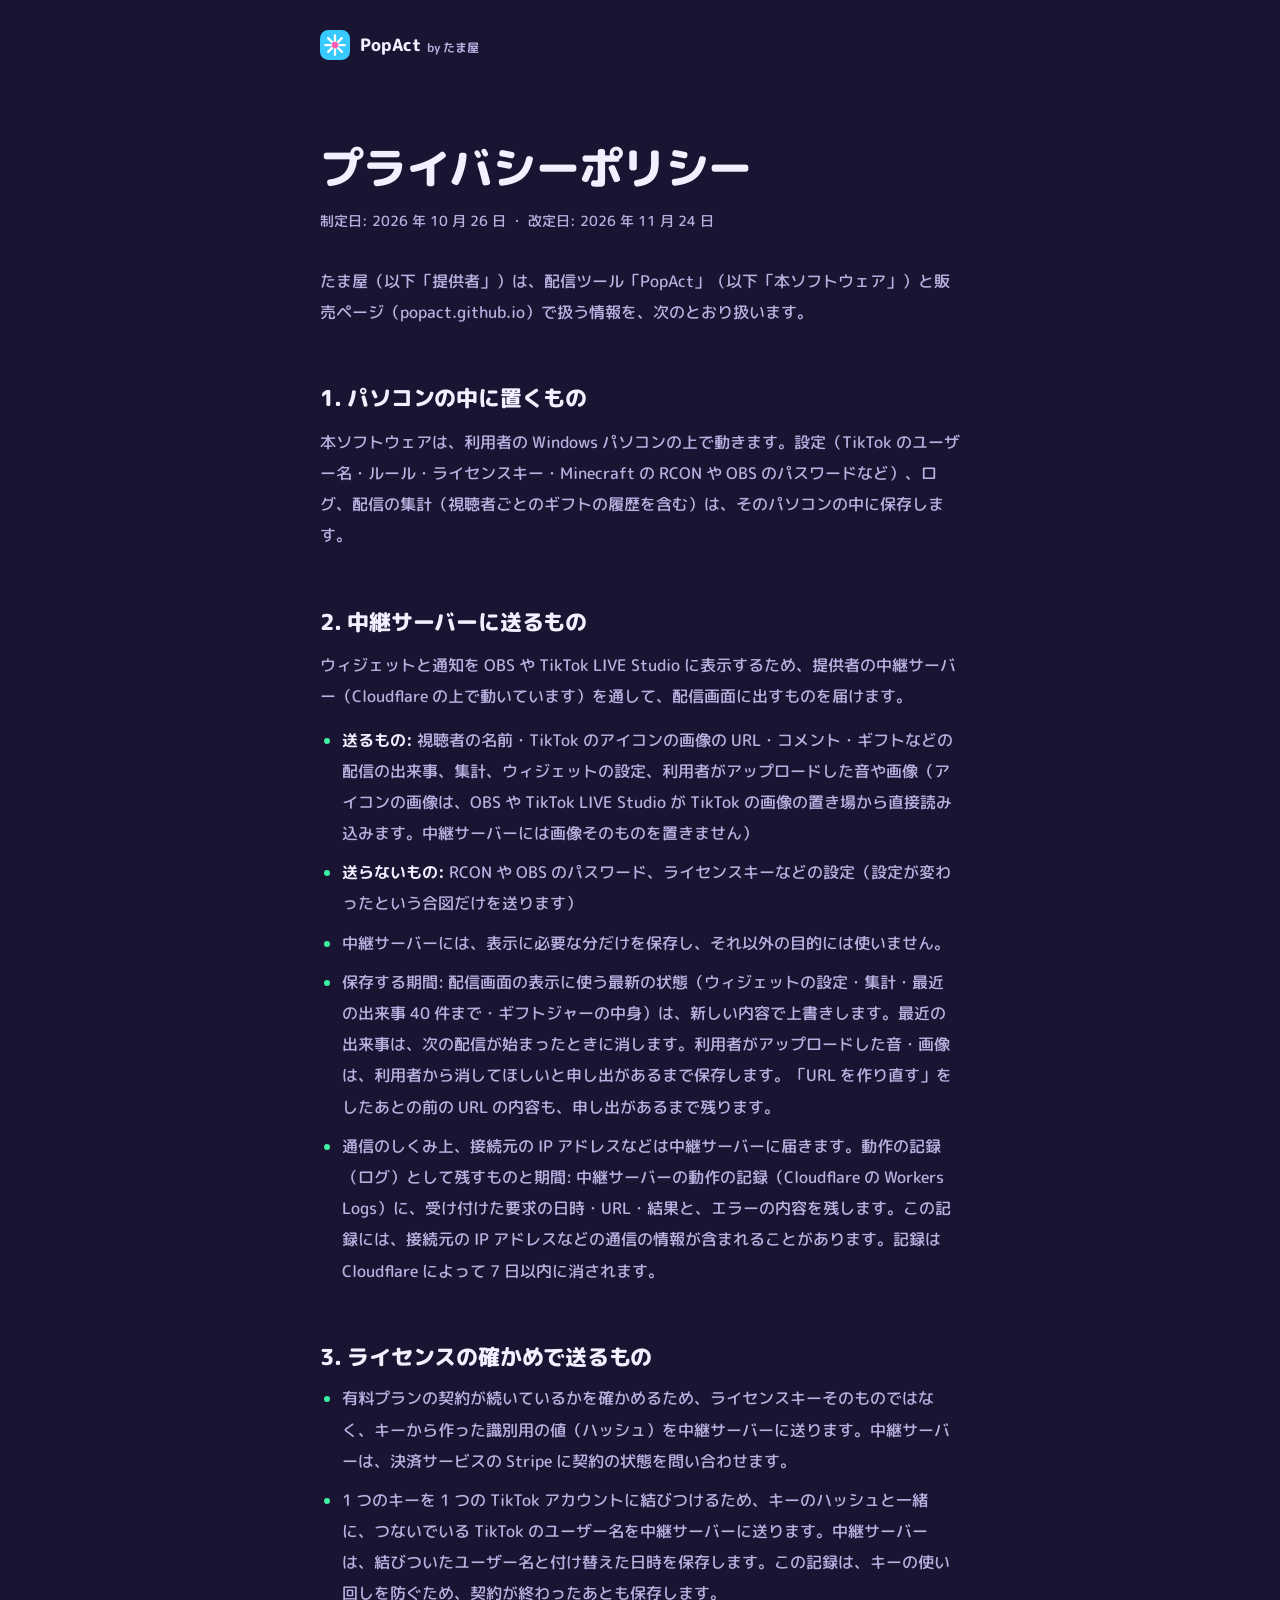
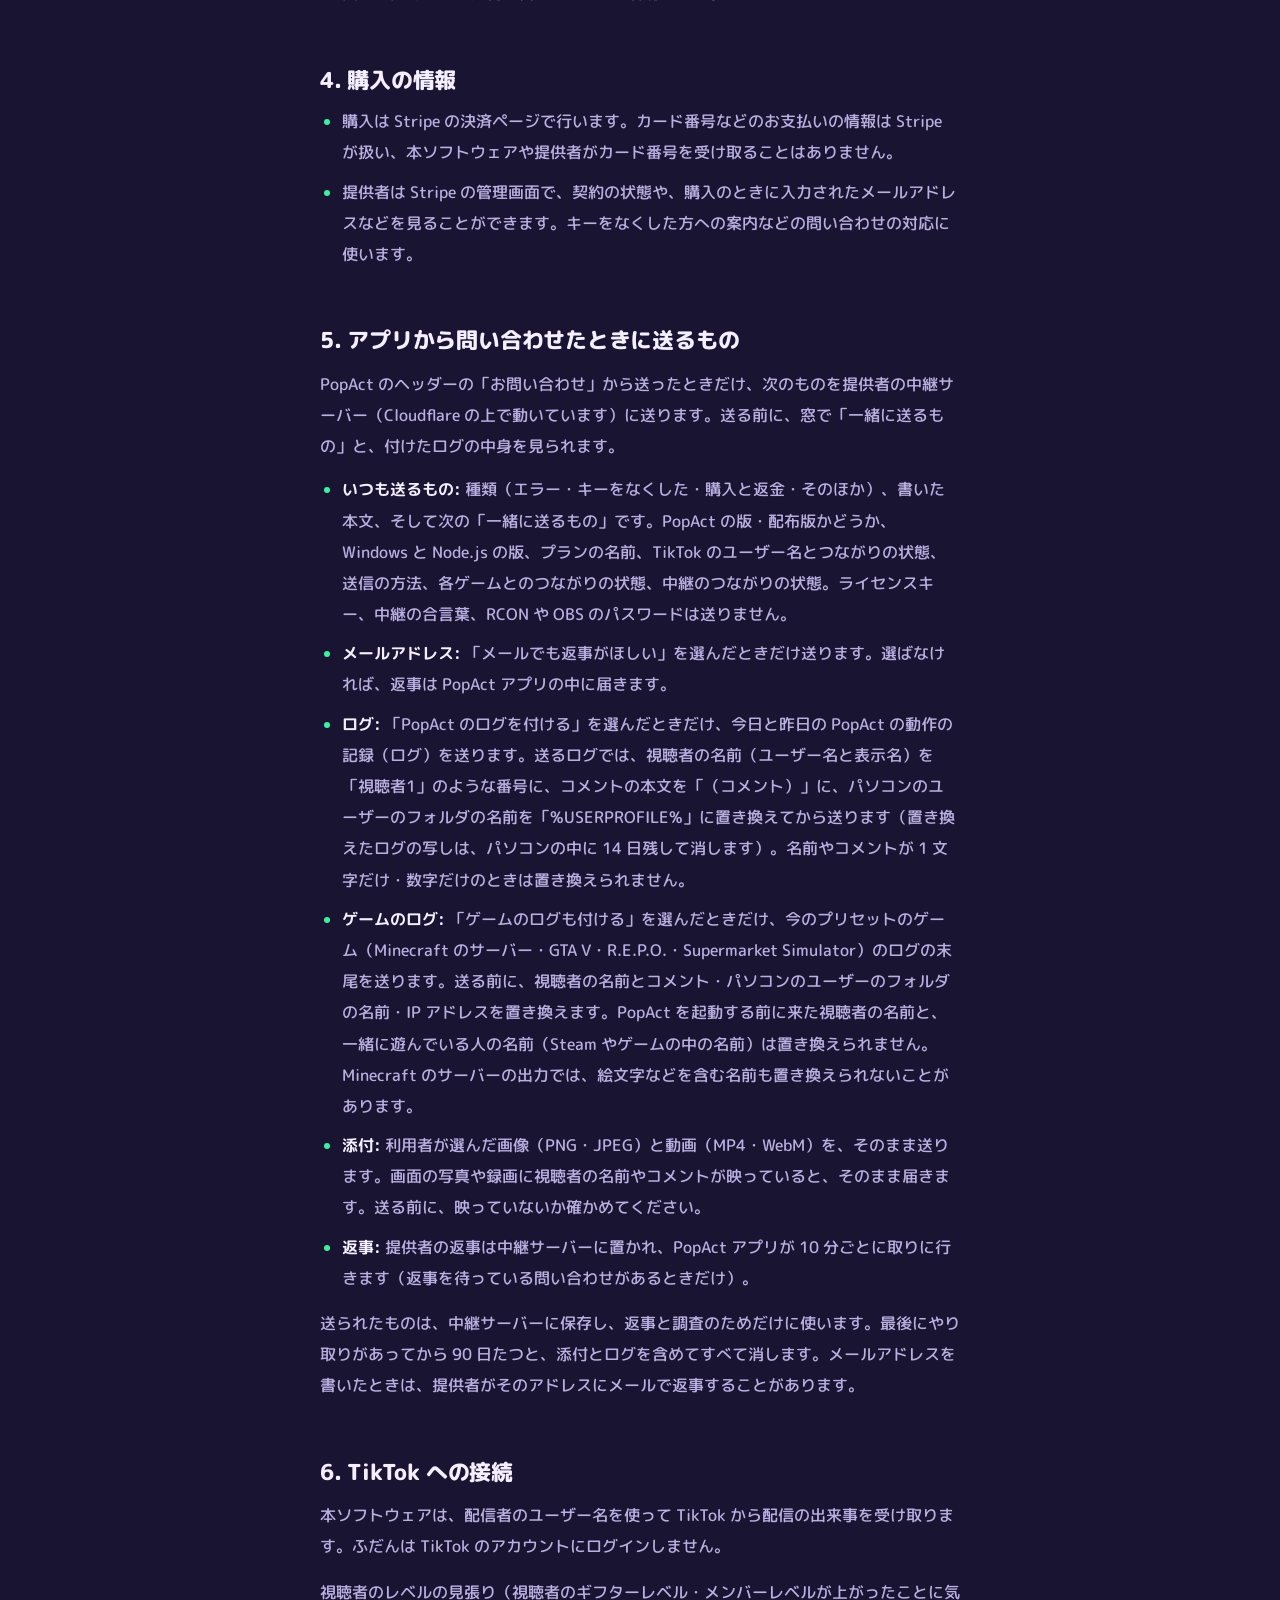
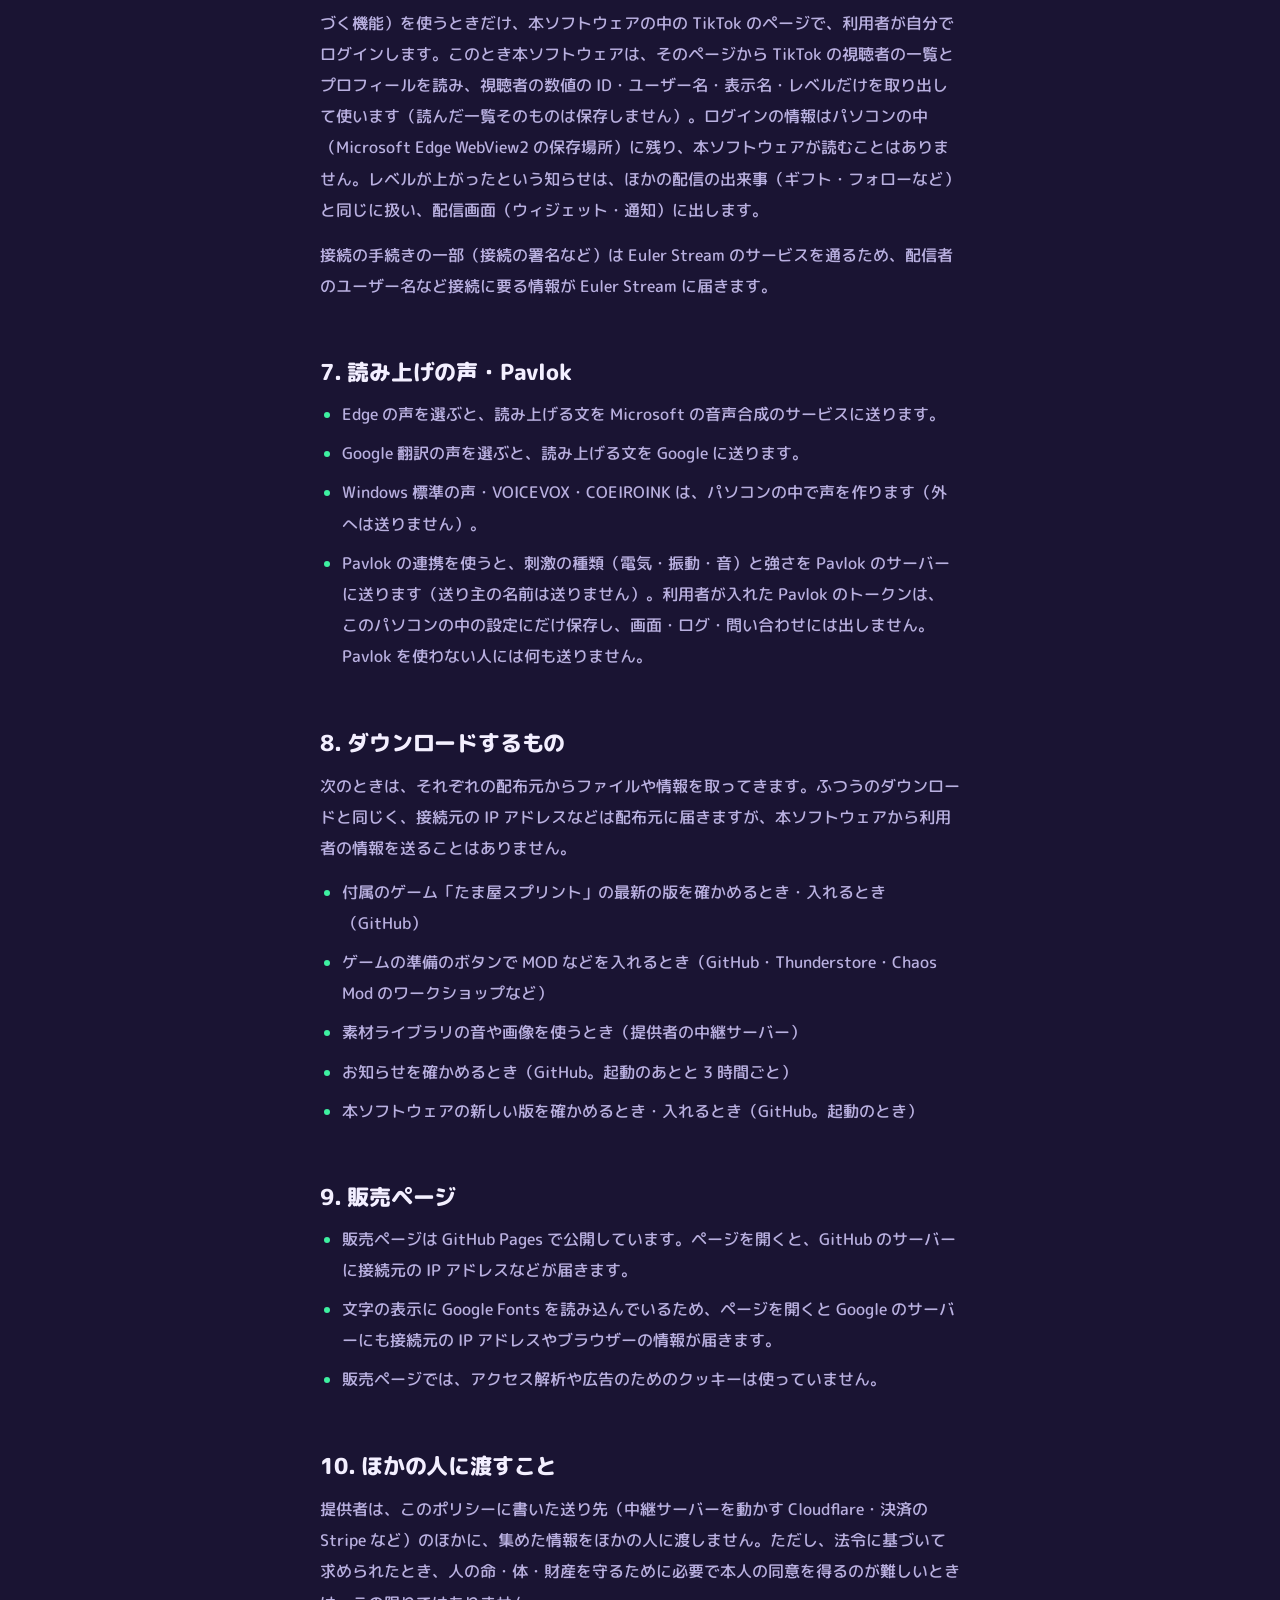
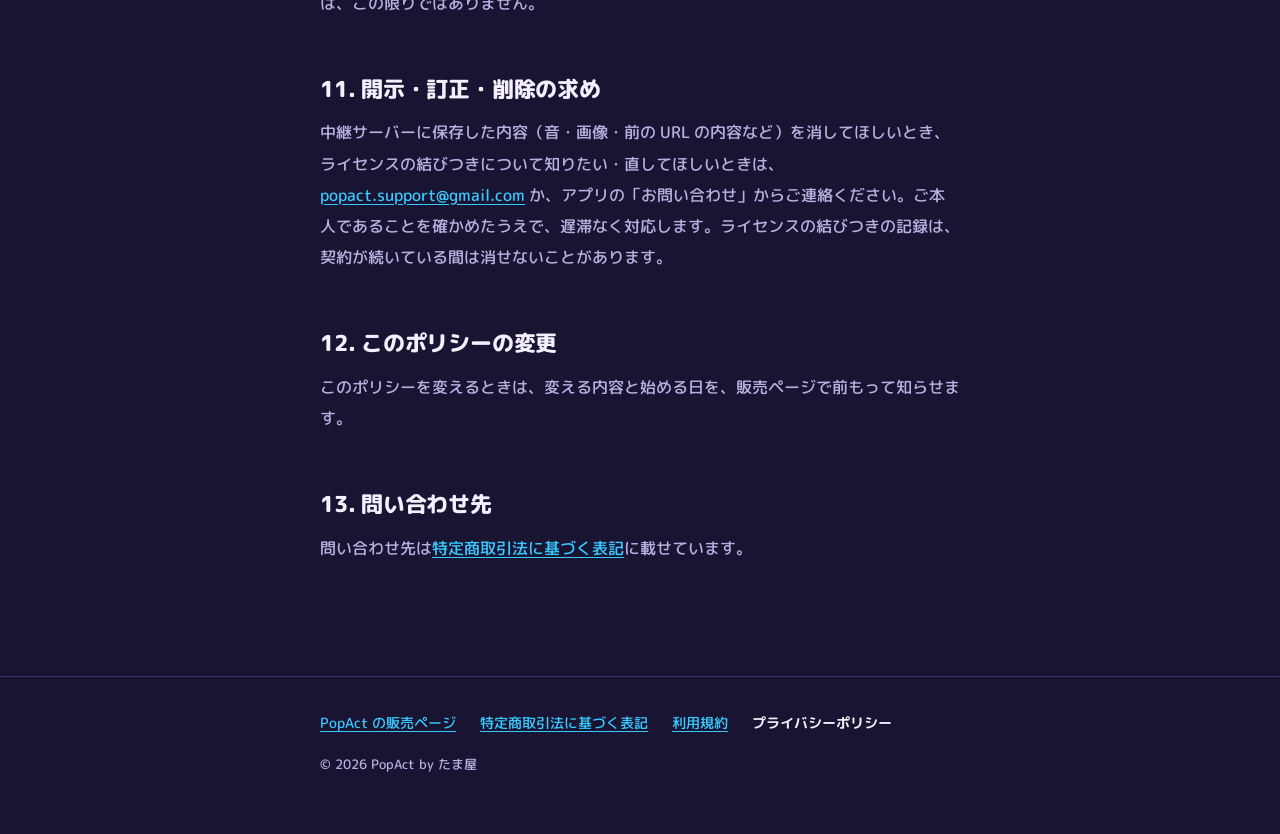
==== commit 55fa7261: "プライバシーポリシー・販売ページ: 友達限定の配信の文を戻す（機能を凍結したため） Co-Authored-By: Claude Opus 5.5 <noreply@anthropic.com>" ====
--- a/privacy.html
+++ b/privacy.html
@@ -26,7 +26,7 @@
 <main>
 <div class="wrap">
   <h1>プライバシーポリシー</h1>
-  <p class="updated">制定日: 2026 年 10 月 26 日 ・ 改定日: 2026 年 11 月 28 日</p>
+  <p class="updated">制定日: 2026 年 10 月 26 日 ・ 改定日: 2026 年 11 月 24 日</p>
 
   <p class="intro">たま屋（以下「提供者」）は、配信ツール「PopAct」（以下「本ソフトウェア」）と販売ページ（popact.github.io）で扱う情報を、次のとおり扱います。</p>
 
@@ -81,7 +81,6 @@
     <h2>6. TikTok への接続</h2>
     <p>本ソフトウェアは、配信者のユーザー名を使って TikTok から配信の出来事を受け取ります。ふだんは TikTok のアカウントにログインしません。</p>
     <p>視聴者のレベルの見張り（視聴者のギフターレベル・メンバーレベルが上がったことに気づく機能）を使うときだけ、本ソフトウェアの中の TikTok のページで、利用者が自分でログインします。このとき本ソフトウェアは、そのページから TikTok の視聴者の一覧とプロフィールを読み、視聴者の数値の ID・ユーザー名・表示名・レベルだけを取り出して使います（読んだ一覧そのものは保存しません）。ログインの情報はパソコンの中（Microsoft Edge WebView2 の保存場所）に残り、本ソフトウェアが読むことはありません。レベルが上がったという知らせは、ほかの配信の出来事（ギフト・フォローなど）と同じに扱い、配信画面（ウィジェット・通知）に出します。</p>
-    <p>友達限定の配信のときだけ、本ソフトウェアの中の TikTok のライブのページを、利用者がログインしているアカウントで開き、ページが受け取った配信の出来事を読みます。このページを開いているアカウントは、配信の視聴者の 1 人として数えられます。ふつうの配信ではこのページを開きません。ログインの情報は読みません。</p>
     <p>接続の手続きの一部（接続の署名など）は Euler Stream のサービスを通るため、配信者のユーザー名など接続に要る情報が Euler Stream に届きます。</p>
   </section>
 
